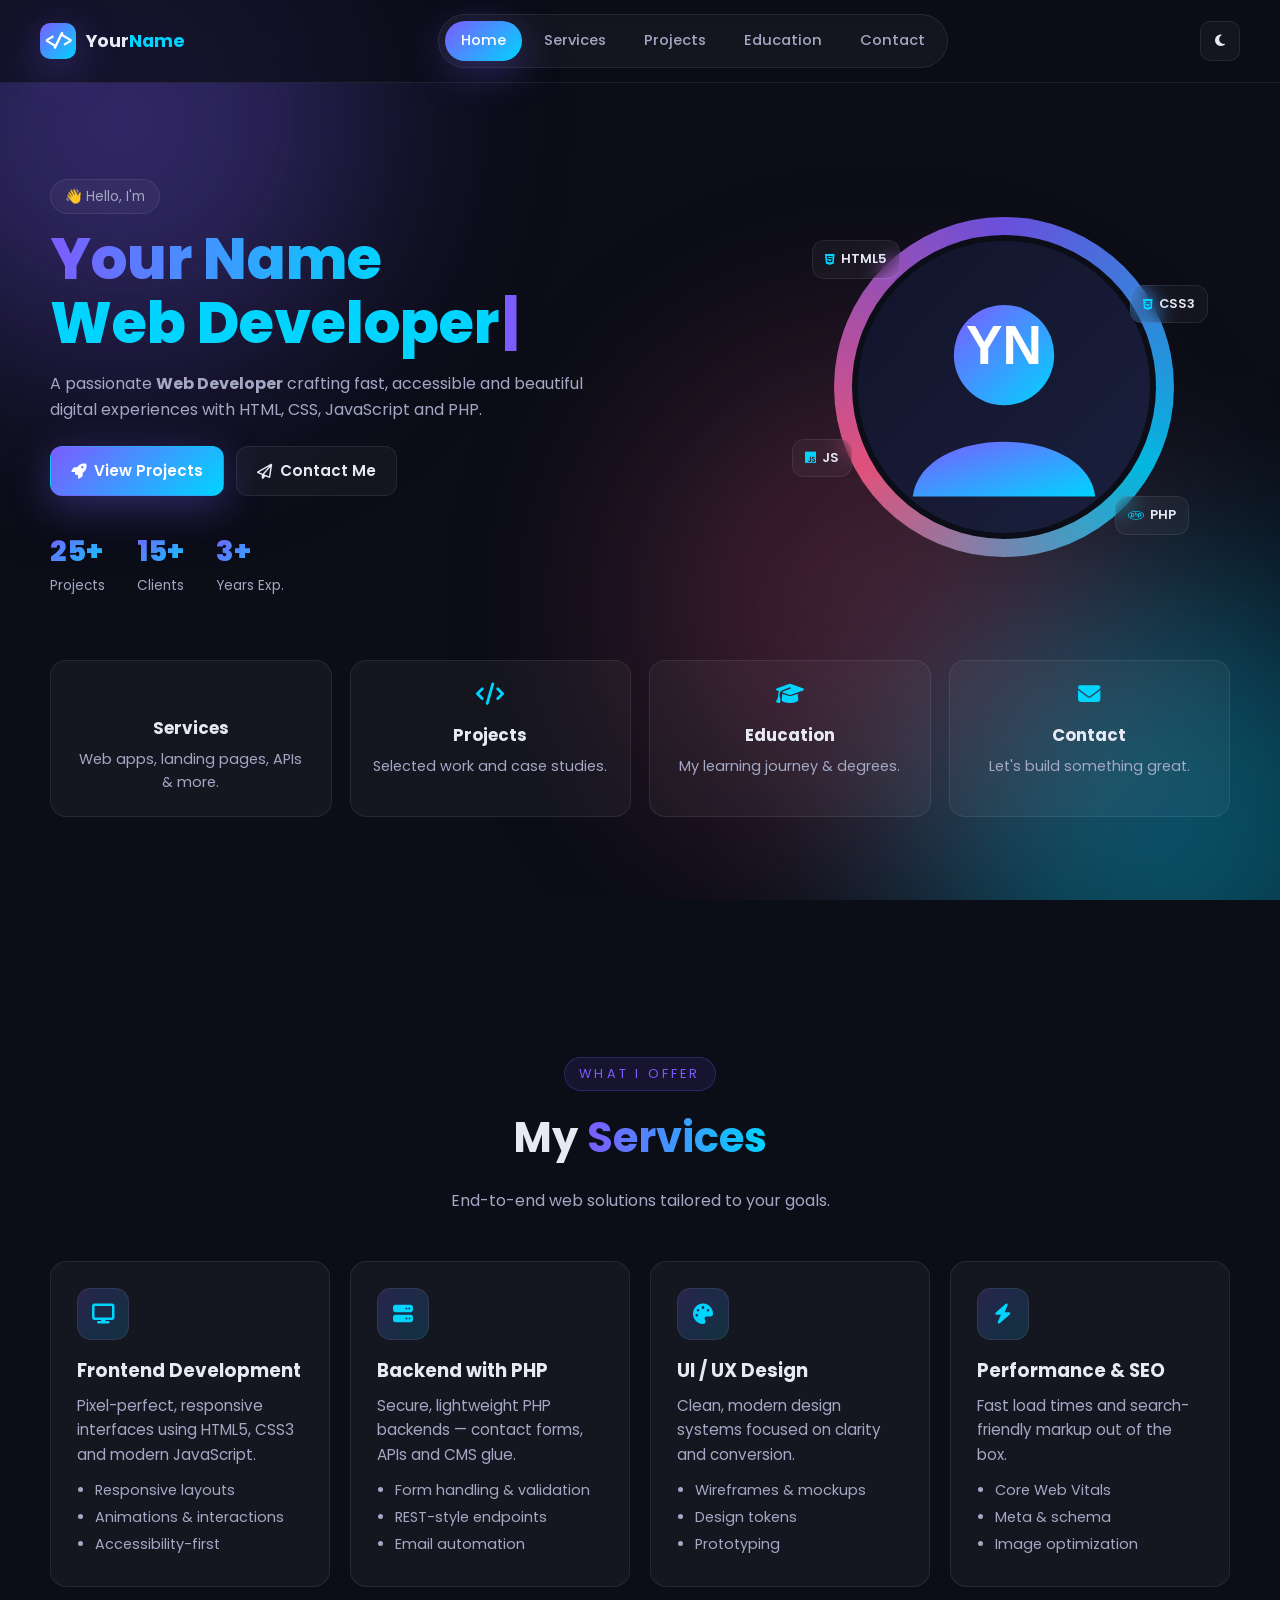
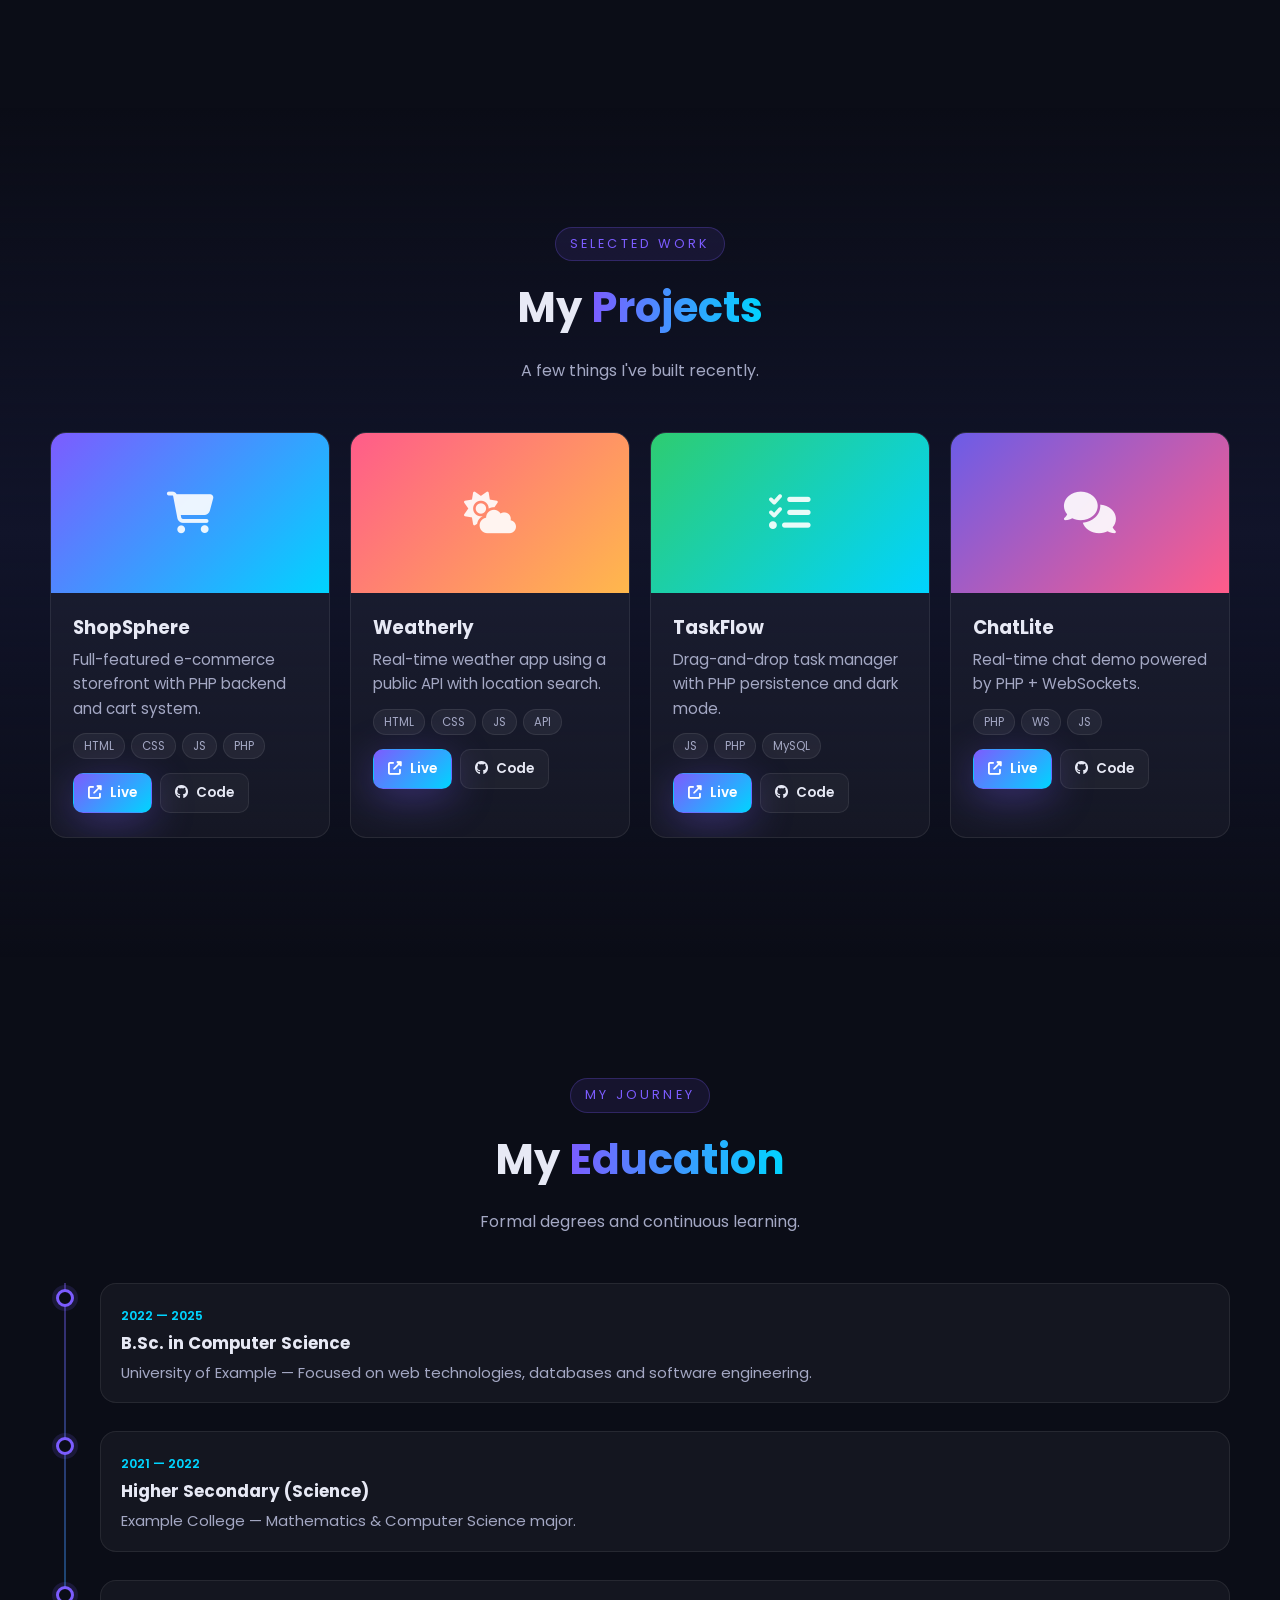
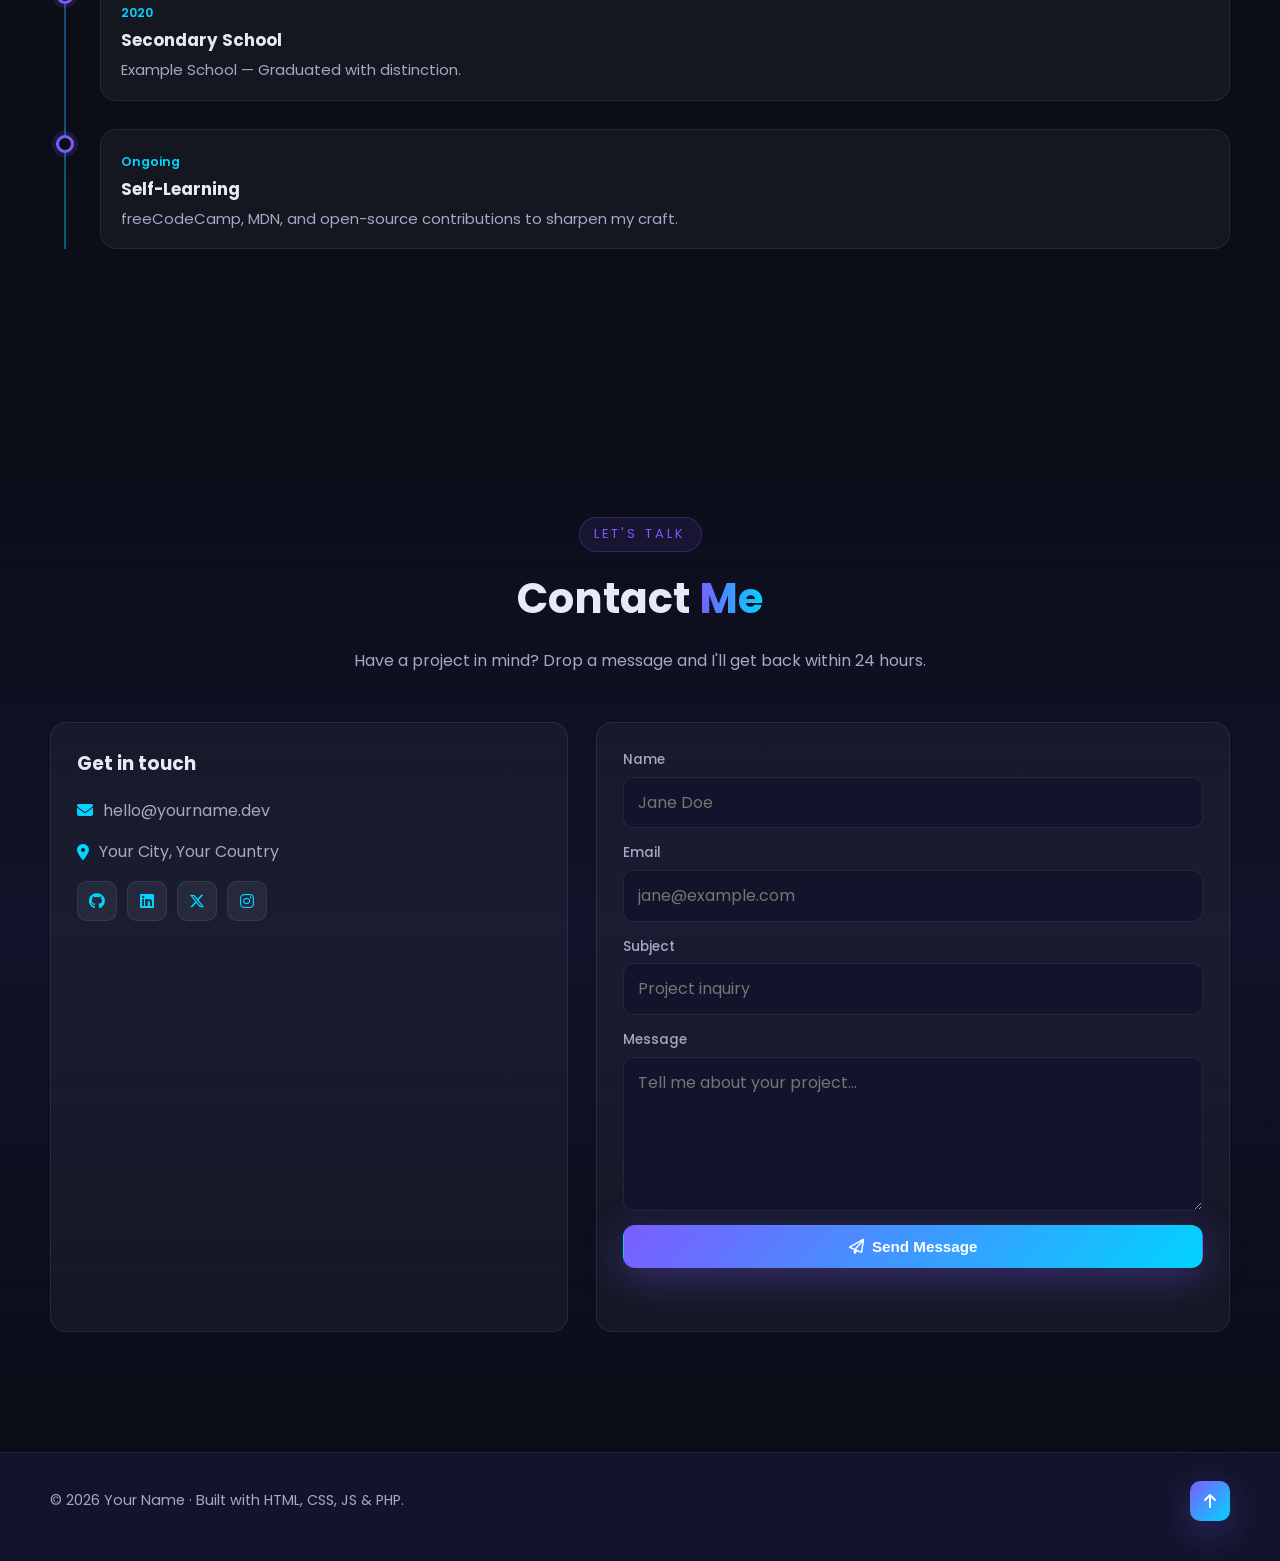
==== index.html @ 1bec3234 "portfolio" ====
<!DOCTYPE html>
<html lang="en">
<head>
  <meta charset="UTF-8" />
  <meta name="viewport" content="width=device-width, initial-scale=1.0" />
  <meta name="description" content="Personal portfolio of Your Name — Web Developer. Services, projects, education and contact." />
  <meta name="author" content="Your Name" />
  <title>Your Name · Portfolio</title>

  <link rel="preconnect" href="https://fonts.googleapis.com" />
  <link rel="preconnect" href="https://fonts.gstatic.com" crossorigin />
  <link href="https://fonts.googleapis.com/css2?family=Poppins:wght@300;400;500;600;700;800&family=Fira+Code:wght@400;500&display=swap" rel="stylesheet" />

  <link rel="stylesheet" href="https://cdnjs.cloudflare.com/ajax/libs/font-awesome/6.5.1/css/all.min.css" />
  <link rel="stylesheet" href="assets/css/style.css" />
  <link rel="icon" type="image/svg+xml" href="assets/img/favicon.svg" />
</head>
<body>
  <!-- Scroll progress bar -->
  <div class="scroll-progress" id="scrollProgress"></div>

  <!-- Animated background -->
  <div class="bg-orbs" aria-hidden="true">
    <span></span><span></span><span></span>
  </div>

  <!-- Navbar -->
  <header class="navbar" id="navbar">
    <a href="#home" class="brand">
      <span class="brand-mark">&lt;/&gt;</span>
      <span class="brand-text">Your<span>Name</span></span>
    </a>

    <nav class="nav-links" id="navLinks">
      <a href="#home" class="nav-link active" data-target="home">Home</a>
      <a href="#services" class="nav-link" data-target="services">Services</a>
      <a href="#projects" class="nav-link" data-target="projects">Projects</a>
      <a href="#education" class="nav-link" data-target="education">Education</a>
      <a href="#contact" class="nav-link" data-target="contact">Contact</a>
    </nav>

    <div class="nav-actions">
      <button class="theme-toggle" id="themeToggle" aria-label="Toggle theme">
        <i class="fa-solid fa-moon"></i>
      </button>
      <button class="menu-toggle" id="menuToggle" aria-label="Toggle menu">
        <span></span><span></span><span></span>
      </button>
    </div>
  </header>

  <main>
    <!-- HOME -->
    <section id="home" class="section hero">
      <div class="container hero-grid">
        <div class="hero-text reveal">
          <span class="pill">👋 Hello, I'm</span>
          <h1 class="hero-title">
            <span class="gradient-text">Your Name</span><br />
            <span class="typed" id="typed"></span><span class="caret">|</span>
          </h1>
          <p class="hero-sub">
            A passionate <strong>Web Developer</strong> crafting fast, accessible and
            beautiful digital experiences with HTML, CSS, JavaScript and PHP.
          </p>
          <div class="hero-cta">
            <a href="#projects" class="btn btn-primary">
              <i class="fa-solid fa-rocket"></i> View Projects
            </a>
            <a href="#contact" class="btn btn-ghost">
              <i class="fa-regular fa-paper-plane"></i> Contact Me
            </a>
          </div>
          <div class="hero-stats">
            <div><strong data-count="25">0</strong><span>Projects</span></div>
            <div><strong data-count="15">0</strong><span>Clients</span></div>
            <div><strong data-count="3">0</strong><span>Years Exp.</span></div>
          </div>
        </div>

        <div class="hero-art reveal">
          <div class="avatar-wrap">
            <div class="avatar-ring"></div>
            <img src="assets/img/avatar.svg" alt="Your Name avatar" class="avatar" />
            <span class="float-tag t1"><i class="fa-brands fa-html5"></i> HTML5</span>
            <span class="float-tag t2"><i class="fa-brands fa-css3-alt"></i> CSS3</span>
            <span class="float-tag t3"><i class="fa-brands fa-js"></i> JS</span>
            <span class="float-tag t4"><i class="fa-brands fa-php"></i> PHP</span>
          </div>
        </div>
      </div>

      <!-- Quick overview cards so "all sections available in home" feels true -->
      <div class="container">
        <div class="quick-grid">
          <a href="#services" class="quick-card reveal">
            <i class="fa-solid fa-gripes"></i>
            <h3>Services</h3>
            <p>Web apps, landing pages, APIs & more.</p>
          </a>
          <a href="#projects" class="quick-card reveal">
            <i class="fa-solid fa-code"></i>
            <h3>Projects</h3>
            <p>Selected work and case studies.</p>
          </a>
          <a href="#education" class="quick-card reveal">
            <i class="fa-solid fa-graduation-cap"></i>
            <h3>Education</h3>
            <p>My learning journey & degrees.</p>
          </a>
          <a href="#contact" class="quick-card reveal">
            <i class="fa-solid fa-envelope"></i>
            <h3>Contact</h3>
            <p>Let's build something great.</p>
          </a>
        </div>
      </div>
    </section>

    <!-- SERVICES -->
    <section id="services" class="section">
      <div class="container">
        <header class="section-head reveal">
          <span class="kicker">What I offer</span>
          <h2>My <span class="gradient-text">Services</span></h2>
          <p>End-to-end web solutions tailored to your goals.</p>
        </header>

        <div class="cards-grid">
          <article class="card reveal">
            <div class="card-icon"><i class="fa-solid fa-display"></i></div>
            <h3>Frontend Development</h3>
            <p>Pixel-perfect, responsive interfaces using HTML5, CSS3 and modern JavaScript.</p>
            <ul>
              <li>Responsive layouts</li>
              <li>Animations & interactions</li>
              <li>Accessibility-first</li>
            </ul>
          </article>
          <article class="card reveal">
            <div class="card-icon"><i class="fa-solid fa-server"></i></div>
            <h3>Backend with PHP</h3>
            <p>Secure, lightweight PHP backends — contact forms, APIs and CMS glue.</p>
            <ul>
              <li>Form handling & validation</li>
              <li>REST-style endpoints</li>
              <li>Email automation</li>
            </ul>
          </article>
          <article class="card reveal">
            <div class="card-icon"><i class="fa-solid fa-palette"></i></div>
            <h3>UI / UX Design</h3>
            <p>Clean, modern design systems focused on clarity and conversion.</p>
            <ul>
              <li>Wireframes & mockups</li>
              <li>Design tokens</li>
              <li>Prototyping</li>
            </ul>
          </article>
          <article class="card reveal">
            <div class="card-icon"><i class="fa-solid fa-bolt"></i></div>
            <h3>Performance & SEO</h3>
            <p>Fast load times and search-friendly markup out of the box.</p>
            <ul>
              <li>Core Web Vitals</li>
              <li>Meta & schema</li>
              <li>Image optimization</li>
            </ul>
          </article>
        </div>
      </div>
    </section>

    <!-- PROJECTS -->
    <section id="projects" class="section alt">
      <div class="container">
        <header class="section-head reveal">
          <span class="kicker">Selected work</span>
          <h2>My <span class="gradient-text">Projects</span></h2>
          <p>A few things I've built recently.</p>
        </header>

        <div class="cards-grid projects-grid">
          <article class="card project reveal">
            <div class="project-thumb gradient-1">
              <i class="fa-solid fa-cart-shopping"></i>
            </div>
            <div class="project-body">
              <h3>ShopSphere</h3>
              <p>Full-featured e-commerce storefront with PHP backend and cart system.</p>
              <div class="tags"><span>HTML</span><span>CSS</span><span>JS</span><span>PHP</span></div>
              <div class="project-links">
                <a href="#" class="btn btn-sm btn-primary"><i class="fa-solid fa-up-right-from-square"></i> Live</a>
                <a href="#" class="btn btn-sm btn-ghost"><i class="fa-brands fa-github"></i> Code</a>
              </div>
            </div>
          </article>

          <article class="card project reveal">
            <div class="project-thumb gradient-2">
              <i class="fa-solid fa-cloud-sun"></i>
            </div>
            <div class="project-body">
              <h3>Weatherly</h3>
              <p>Real-time weather app using a public API with location search.</p>
              <div class="tags"><span>HTML</span><span>CSS</span><span>JS</span><span>API</span></div>
              <div class="project-links">
                <a href="#" class="btn btn-sm btn-primary"><i class="fa-solid fa-up-right-from-square"></i> Live</a>
                <a href="#" class="btn btn-sm btn-ghost"><i class="fa-brands fa-github"></i> Code</a>
              </div>
            </div>
          </article>

          <article class="card project reveal">
            <div class="project-thumb gradient-3">
              <i class="fa-solid fa-list-check"></i>
            </div>
            <div class="project-body">
              <h3>TaskFlow</h3>
              <p>Drag-and-drop task manager with PHP persistence and dark mode.</p>
              <div class="tags"><span>JS</span><span>PHP</span><span>MySQL</span></div>
              <div class="project-links">
                <a href="#" class="btn btn-sm btn-primary"><i class="fa-solid fa-up-right-from-square"></i> Live</a>
                <a href="#" class="btn btn-sm btn-ghost"><i class="fa-brands fa-github"></i> Code</a>
              </div>
            </div>
          </article>

          <article class="card project reveal">
            <div class="project-thumb gradient-4">
              <i class="fa-solid fa-comments"></i>
            </div>
            <div class="project-body">
              <h3>ChatLite</h3>
              <p>Real-time chat demo powered by PHP + WebSockets.</p>
              <div class="tags"><span>PHP</span><span>WS</span><span>JS</span></div>
              <div class="project-links">
                <a href="#" class="btn btn-sm btn-primary"><i class="fa-solid fa-up-right-from-square"></i> Live</a>
                <a href="#" class="btn btn-sm btn-ghost"><i class="fa-brands fa-github"></i> Code</a>
              </div>
            </div>
          </article>
        </div>
      </div>
    </section>

    <!-- EDUCATION -->
    <section id="education" class="section">
      <div class="container">
        <header class="section-head reveal">
          <span class="kicker">My journey</span>
          <h2>My <span class="gradient-text">Education</span></h2>
          <p>Formal degrees and continuous learning.</p>
        </header>

        <ol class="timeline">
          <li class="reveal">
            <span class="dot"></span>
            <div class="t-content">
              <span class="t-date">2022 — 2025</span>
              <h3>B.Sc. in Computer Science</h3>
              <p>University of Example — Focused on web technologies, databases and software engineering.</p>
            </div>
          </li>
          <li class="reveal">
            <span class="dot"></span>
            <div class="t-content">
              <span class="t-date">2021 — 2022</span>
              <h3>Higher Secondary (Science)</h3>
              <p>Example College — Mathematics & Computer Science major.</p>
            </div>
          </li>
          <li class="reveal">
            <span class="dot"></span>
            <div class="t-content">
              <span class="t-date">2020</span>
              <h3>Secondary School</h3>
              <p>Example School — Graduated with distinction.</p>
            </div>
          </li>
          <li class="reveal">
            <span class="dot"></span>
            <div class="t-content">
              <span class="t-date">Ongoing</span>
              <h3>Self-Learning</h3>
              <p>freeCodeCamp, MDN, and open-source contributions to sharpen my craft.</p>
            </div>
          </li>
        </ol>
      </div>
    </section>

    <!-- CONTACT -->
    <section id="contact" class="section alt">
      <div class="container">
        <header class="section-head reveal">
          <span class="kicker">Let's talk</span>
          <h2>Contact <span class="gradient-text">Me</span></h2>
          <p>Have a project in mind? Drop a message and I'll get back within 24 hours.</p>
        </header>

        <div class="contact-grid">
          <div class="contact-info reveal">
            <h3>Get in touch</h3>
            <p><i class="fa-solid fa-envelope"></i> hello@yourname.dev</p>
            <p><i class="fa-solid fa-location-dot"></i> Your City, Your Country</p>
            <div class="socials">
              <a href="#" aria-label="GitHub"><i class="fa-brands fa-github"></i></a>
              <a href="#" aria-label="LinkedIn"><i class="fa-brands fa-linkedin"></i></a>
              <a href="#" aria-label="Twitter"><i class="fa-brands fa-x-twitter"></i></a>
              <a href="#" aria-label="Instagram"><i class="fa-brands fa-instagram"></i></a>
            </div>
          </div>

          <!-- PHP form posts to php/contact.php. On GitHub Pages the PHP won't run,
               so we include a JS fallback that intercepts submit and shows a notice. -->
          <form class="contact-form reveal" id="contactForm" action="php/contact.php" method="POST" novalidate>
            <div class="field">
              <label for="name">Name</label>
              <input type="text" id="name" name="name" placeholder="Jane Doe" required minlength="2" />
            </div>
            <div class="field">
              <label for="email">Email</label>
              <input type="email" id="email" name="email" placeholder="jane@example.com" required />
            </div>
            <div class="field">
              <label for="subject">Subject</label>
              <input type="text" id="subject" name="subject" placeholder="Project inquiry" required minlength="3" />
            </div>
            <div class="field">
              <label for="message">Message</label>
              <textarea id="message" name="message" rows="5" placeholder="Tell me about your project..." required minlength="10"></textarea>
            </div>
            <button type="submit" class="btn btn-primary btn-block">
              <i class="fa-regular fa-paper-plane"></i> Send Message
            </button>
            <p class="form-status" id="formStatus" role="status" aria-live="polite"></p>
          </form>
        </div>
      </div>
    </section>
  </main>

  <footer class="footer">
    <div class="container">
      <p>© <span id="year"></span> Your Name · Built with HTML, CSS, JS &amp; PHP.</p>
      <a href="#home" class="to-top" aria-label="Back to top"><i class="fa-solid fa-arrow-up"></i></a>
    </div>
  </footer>

  <script src="assets/js/script.js"></script>
</body>
</html>
---- assets/css/style.css ----
/* =========================================================
   Portfolio · stylesheet
   Sections: 1) Tokens · 2) Base · 3) Background · 4) Navbar
             5) Hero · 6) Quick grid · 7) Sections · 8) Cards
             9) Projects · 10) Timeline · 11) Contact · 12) Footer
             13) Reveal · 14) Responsive
   ========================================================= */

/* 1) Tokens ---------------------------------------------------- */
:root {
  --bg: #0b0d17;
  --bg-2: #11142a;
  --surface: rgba(255, 255, 255, 0.04);
  --surface-2: rgba(255, 255, 255, 0.06);
  --border: rgba(255, 255, 255, 0.08);
  --text: #e7e9f5;
  --text-dim: #a4a8c4;
  --primary: #7c5cff;
  --primary-2: #00d4ff;
  --accent: #ff5c8a;
  --success: #2ecc71;
  --danger: #ff5470;
  --radius: 16px;
  --radius-sm: 10px;
  --shadow: 0 20px 60px rgba(0, 0, 0, 0.35);
  --shadow-glow: 0 10px 40px rgba(124, 92, 255, 0.35);
  --container: 1180px;
  --ease: cubic-bezier(0.22, 1, 0.36, 1);
}

html[data-theme="light"] {
  --bg: #f4f6fb;
  --bg-2: #ffffff;
  --surface: #ffffff;
  --surface-2: #f0f2fa;
  --border: rgba(10, 14, 35, 0.08);
  --text: #14172b;
  --text-dim: #4b5079;
  --shadow: 0 18px 50px rgba(10, 14, 35, 0.08);
}

/* 2) Base ------------------------------------------------------ */
* { box-sizing: border-box; }

html { scroll-behavior: smooth; }

body {
  margin: 0;
  font-family: 'Poppins', system-ui, -apple-system, Segoe UI, Roboto, sans-serif;
  background: var(--bg);
  color: var(--text);
  line-height: 1.6;
  overflow-x: hidden;
  -webkit-font-smoothing: antialiased;
}

a { color: inherit; text-decoration: none; }
img { max-width: 100%; display: block; }

.container {
  width: min(100% - 2rem, var(--container));
  margin-inline: auto;
}

.section {
  padding: clamp(64px, 10vw, 120px) 0;
  position: relative;
}

.section.alt {
  background: linear-gradient(180deg, transparent, var(--bg-2) 50%, transparent);
}

.section-head {
  text-align: center;
  margin-bottom: 48px;
}

.kicker {
  display: inline-block;
  font-size: 0.8rem;
  letter-spacing: 0.25em;
  text-transform: uppercase;
  color: var(--primary);
  background: rgba(124, 92, 255, 0.1);
  border: 1px solid rgba(124, 92, 255, 0.25);
  padding: 6px 14px;
  border-radius: 999px;
}

.section-head h2 {
  font-size: clamp(2rem, 4vw, 2.6rem);
  margin: 14px 0 8px;
  font-weight: 700;
}

.section-head p { color: var(--text-dim); }

.gradient-text {
  background: linear-gradient(90deg, var(--primary), var(--primary-2));
  -webkit-background-clip: text;
  background-clip: text;
  color: transparent;
}

/* 3) Background orbs ------------------------------------------ */
.bg-orbs {
  position: fixed;
  inset: 0;
  z-index: -1;
  pointer-events: none;
  overflow: hidden;
}

.bg-orbs span {
  position: absolute;
  width: 480px; height: 480px;
  border-radius: 50%;
  filter: blur(110px);
  opacity: 0.35;
  animation: float 18s ease-in-out infinite;
}

.bg-orbs span:nth-child(1) { background: #7c5cff; top: -120px; left: -120px; }
.bg-orbs span:nth-child(2) { background: #00d4ff; bottom: -160px; right: -120px; animation-delay: -6s; }
.bg-orbs span:nth-child(3) { background: #ff5c8a; top: 40%; left: 50%; animation-delay: -12s; opacity: 0.22; }

@keyframes float {
  0%, 100% { transform: translate(0, 0) scale(1); }
  50% { transform: translate(40px, -30px) scale(1.08); }
}

/* Scroll progress bar */
.scroll-progress {
  position: fixed;
  top: 0; left: 0;
  height: 3px;
  width: 0%;
  background: linear-gradient(90deg, var(--primary), var(--primary-2));
  z-index: 100;
  transition: width 0.1s linear;
}

/* 4) Navbar --------------------------------------------------- */
.navbar {
  position: sticky;
  top: 0;
  z-index: 50;
  display: flex;
  align-items: center;
  justify-content: space-between;
  gap: 1rem;
  padding: 14px clamp(1rem, 4vw, 2.5rem);
  backdrop-filter: blur(14px);
  -webkit-backdrop-filter: blur(14px);
  background: color-mix(in srgb, var(--bg) 70%, transparent);
  border-bottom: 1px solid var(--border);
}

.brand {
  display: flex;
  align-items: center;
  gap: 10px;
  font-weight: 700;
  font-size: 1.1rem;
}

.brand-mark {
  display: inline-grid;
  place-items: center;
  width: 36px; height: 36px;
  border-radius: 10px;
  background: linear-gradient(135deg, var(--primary), var(--primary-2));
  color: #fff;
  font-family: 'Fira Code', monospace;
  box-shadow: var(--shadow-glow);
}

.brand-text span { color: var(--primary-2); }

.nav-links {
  display: flex;
  gap: 6px;
  background: var(--surface);
  padding: 6px;
  border-radius: 999px;
  border: 1px solid var(--border);
}

.nav-link {
  position: relative;
  padding: 8px 16px;
  border-radius: 999px;
  font-size: 0.92rem;
  font-weight: 500;
  color: var(--text-dim);
  transition: color 0.25s var(--ease), background 0.25s var(--ease);
}

.nav-link:hover { color: var(--text); }

.nav-link.active {
  color: #fff;
  background: linear-gradient(135deg, var(--primary), var(--primary-2));
  box-shadow: var(--shadow-glow);
}

.nav-actions { display: flex; gap: 8px; }

.theme-toggle,
.menu-toggle {
  width: 40px; height: 40px;
  display: grid; place-items: center;
  border-radius: 10px;
  border: 1px solid var(--border);
  background: var(--surface);
  color: var(--text);
  cursor: pointer;
  transition: transform 0.2s var(--ease), background 0.2s var(--ease);
}

.theme-toggle:hover,
.menu-toggle:hover { transform: translateY(-2px); background: var(--surface-2); }

.menu-toggle { display: none; flex-direction: column; gap: 4px; }
.menu-toggle span {
  display: block;
  width: 18px; height: 2px;
  background: var(--text);
  border-radius: 2px;
  transition: transform 0.3s var(--ease), opacity 0.3s var(--ease);
}

.menu-toggle.open span:nth-child(1) { transform: translateY(6px) rotate(45deg); }
.menu-toggle.open span:nth-child(2) { opacity: 0; }
.menu-toggle.open span:nth-child(3) { transform: translateY(-6px) rotate(-45deg); }

/* 5) Hero ----------------------------------------------------- */
.hero { padding-top: clamp(48px, 8vw, 96px); }

.hero-grid {
  display: grid;
  grid-template-columns: 1.2fr 0.8fr;
  align-items: center;
  gap: 48px;
}

.pill {
  display: inline-block;
  padding: 6px 14px;
  border-radius: 999px;
  background: var(--surface);
  border: 1px solid var(--border);
  font-size: 0.85rem;
  color: var(--text-dim);
}

.hero-title {
  font-size: clamp(2.2rem, 5vw, 3.6rem);
  line-height: 1.1;
  margin: 14px 0 16px;
  font-weight: 800;
}

.typed { color: var(--primary-2); }
.caret {
  display: inline-block;
  margin-left: 4px;
  animation: blink 1s steps(2, start) infinite;
  color: var(--primary);
}
@keyframes blink { 50% { opacity: 0; } }

.hero-sub {
  color: var(--text-dim);
  max-width: 56ch;
  margin-bottom: 24px;
}

.hero-cta { display: flex; gap: 12px; flex-wrap: wrap; margin-bottom: 32px; }

.btn {
  display: inline-flex;
  align-items: center;
  gap: 8px;
  padding: 12px 20px;
  border-radius: 12px;
  font-weight: 600;
  font-size: 0.95rem;
  cursor: pointer;
  border: 1px solid transparent;
  transition: transform 0.25s var(--ease), box-shadow 0.25s var(--ease), background 0.25s var(--ease);
}

.btn:hover { transform: translateY(-2px); }

.btn-primary {
  color: #fff;
  background: linear-gradient(135deg, var(--primary), var(--primary-2));
  box-shadow: var(--shadow-glow);
}

.btn-ghost {
  background: var(--surface);
  color: var(--text);
  border-color: var(--border);
}

.btn-ghost:hover { background: var(--surface-2); }

.btn-sm { padding: 8px 14px; font-size: 0.85rem; border-radius: 10px; }
.btn-block { width: 100%; justify-content: center; }

.hero-stats {
  display: flex;
  gap: 32px;
  flex-wrap: wrap;
}

.hero-stats div {
  display: flex; flex-direction: column;
}

.hero-stats strong {
  font-size: 1.8rem;
  font-weight: 800;
  background: linear-gradient(135deg, var(--primary), var(--primary-2));
  -webkit-background-clip: text;
  background-clip: text;
  color: transparent;
}

.hero-stats span { color: var(--text-dim); font-size: 0.85rem; }

/* Hero artwork */
.hero-art { display: grid; place-items: center; }

.avatar-wrap {
  position: relative;
  width: min(320px, 80vw);
  aspect-ratio: 1;
}

.avatar-ring {
  position: absolute; inset: -10px;
  border-radius: 50%;
  background: conic-gradient(from 0deg, var(--primary), var(--primary-2), var(--accent), var(--primary));
  filter: blur(0.5px);
  animation: spin 12s linear infinite;
  opacity: 0.85;
}

@keyframes spin { to { transform: rotate(360deg); } }

.avatar {
  position: absolute; inset: 8px;
  border-radius: 50%;
  background: var(--bg-2);
  border: 6px solid var(--bg);
  width: calc(100% - 16px);
  height: calc(100% - 16px);
  object-fit: cover;
}

.float-tag {
  position: absolute;
  display: inline-flex;
  align-items: center;
  gap: 6px;
  padding: 8px 12px;
  border-radius: 12px;
  background: var(--surface);
  border: 1px solid var(--border);
  font-size: 0.8rem;
  font-weight: 600;
  backdrop-filter: blur(10px);
  animation: bob 4s ease-in-out infinite;
}

.float-tag i { color: var(--primary-2); }

.float-tag.t1 { top: 4%;  left: -10%; }
.float-tag.t2 { top: 18%; right: -14%; animation-delay: -1s; }
.float-tag.t3 { bottom: 22%; left: -16%; animation-delay: -2s; }
.float-tag.t4 { bottom: 4%; right: -8%; animation-delay: -3s; }

@keyframes bob {
  0%, 100% { transform: translateY(0); }
  50% { transform: translateY(-8px); }
}

/* 6) Quick grid (overview cards in home) ---------------------- */
.quick-grid {
  margin-top: 64px;
  display: grid;
  grid-template-columns: repeat(4, 1fr);
  gap: 18px;
}

.quick-card {
  padding: 22px;
  border-radius: var(--radius);
  background: var(--surface);
  border: 1px solid var(--border);
  text-align: center;
  transition: transform 0.3s var(--ease), border-color 0.3s var(--ease);
}

.quick-card:hover {
  transform: translateY(-6px);
  border-color: rgba(124, 92, 255, 0.4);
}

.quick-card i {
  font-size: 1.4rem;
  color: var(--primary-2);
  margin-bottom: 10px;
}

.quick-card h3 { margin: 6px 0; font-size: 1.05rem; }
.quick-card p { color: var(--text-dim); margin: 0; font-size: 0.9rem; }

/* 7) Generic cards ------------------------------------------- */
.cards-grid {
  display: grid;
  grid-template-columns: repeat(auto-fit, minmax(260px, 1fr));
  gap: 20px;
}

.card {
  padding: 26px;
  border-radius: var(--radius);
  background: var(--surface);
  border: 1px solid var(--border);
  transition: transform 0.35s var(--ease), border-color 0.35s var(--ease), background 0.35s var(--ease);
  position: relative;
  overflow: hidden;
}

.card::before {
  content: '';
  position: absolute;
  inset: 0;
  background: radial-gradient(400px circle at var(--mx, 50%) var(--my, 50%), rgba(124, 92, 255, 0.15), transparent 40%);
  opacity: 0;
  transition: opacity 0.4s var(--ease);
  pointer-events: none;
}

.card:hover {
  transform: translateY(-6px);
  border-color: rgba(124, 92, 255, 0.35);
}

.card:hover::before { opacity: 1; }

.card-icon {
  width: 52px; height: 52px;
  display: grid; place-items: center;
  border-radius: 14px;
  background: linear-gradient(135deg, rgba(124, 92, 255, 0.2), rgba(0, 212, 255, 0.15));
  border: 1px solid var(--border);
  color: var(--primary-2);
  font-size: 1.25rem;
  margin-bottom: 16px;
}

.card h3 { margin: 0 0 8px; font-size: 1.15rem; }
.card p { color: var(--text-dim); margin: 0 0 12px; font-size: 0.95rem; }
.card ul { padding-left: 1.1rem; margin: 0; color: var(--text-dim); font-size: 0.9rem; }
.card ul li { margin: 4px 0; }

/* 9) Project cards ------------------------------------------- */
.projects-grid { grid-template-columns: repeat(auto-fit, minmax(280px, 1fr)); }

.project { padding: 0; }

.project-thumb {
  height: 160px;
  display: grid; place-items: center;
  font-size: 2.6rem;
  color: rgba(255, 255, 255, 0.9);
  position: relative;
}

.gradient-1 { background: linear-gradient(135deg, #7c5cff, #00d4ff); }
.gradient-2 { background: linear-gradient(135deg, #ff5c8a, #ffb84c); }
.gradient-3 { background: linear-gradient(135deg, #2ecc71, #00d4ff); }
.gradient-4 { background: linear-gradient(135deg, #6c5ce7, #ff5c8a); }

.project-body { padding: 20px 22px 24px; }

.project-body h3 { margin: 0 0 6px; }
.project-body p { margin: 0 0 12px; }

.tags { display: flex; flex-wrap: wrap; gap: 6px; margin-bottom: 14px; }
.tags span {
  font-size: 0.72rem;
  padding: 3px 10px;
  border-radius: 999px;
  background: var(--surface-2);
  border: 1px solid var(--border);
  color: var(--text-dim);
}

.project-links { display: flex; gap: 8px; }

/* 10) Timeline ----------------------------------------------- */
.timeline {
  list-style: none;
  margin: 0;
  padding: 0;
  position: relative;
}

.timeline::before {
  content: '';
  position: absolute;
  top: 0; bottom: 0;
  left: 14px;
  width: 2px;
  background: linear-gradient(180deg, var(--primary), var(--primary-2));
  opacity: 0.4;
}

.timeline li {
  position: relative;
  padding-left: 50px;
  margin-bottom: 28px;
}

.timeline .dot {
  position: absolute;
  left: 6px;
  top: 6px;
  width: 18px; height: 18px;
  border-radius: 50%;
  background: var(--bg);
  border: 3px solid var(--primary);
  box-shadow: 0 0 0 4px rgba(124, 92, 255, 0.15);
}

.t-content {
  background: var(--surface);
  border: 1px solid var(--border);
  border-radius: var(--radius);
  padding: 18px 20px;
}

.t-date {
  display: inline-block;
  font-size: 0.78rem;
  color: var(--primary-2);
  margin-bottom: 4px;
  font-weight: 600;
}

.t-content h3 { margin: 0 0 4px; font-size: 1.05rem; }
.t-content p { margin: 0; color: var(--text-dim); font-size: 0.93rem; }

/* 11) Contact ------------------------------------------------ */
.contact-grid {
  display: grid;
  grid-template-columns: 0.9fr 1.1fr;
  gap: 28px;
}

.contact-info {
  padding: 26px;
  border-radius: var(--radius);
  background: var(--surface);
  border: 1px solid var(--border);
}

.contact-info h3 { margin-top: 0; }
.contact-info p { display: flex; align-items: center; gap: 10px; color: var(--text-dim); }
.contact-info i { color: var(--primary-2); }

.socials { display: flex; gap: 10px; margin-top: 12px; }
.socials a {
  width: 40px; height: 40px;
  display: grid; place-items: center;
  border-radius: 10px;
  background: var(--surface-2);
  border: 1px solid var(--border);
  transition: transform 0.25s var(--ease), color 0.25s var(--ease);
}
.socials a:hover { transform: translateY(-3px); color: var(--primary-2); }

.contact-form {
  display: grid;
  gap: 14px;
  padding: 26px;
  border-radius: var(--radius);
  background: var(--surface);
  border: 1px solid var(--border);
}

.field { display: grid; gap: 6px; }
.field label { font-size: 0.85rem; color: var(--text-dim); font-weight: 500; }

.field input,
.field textarea {
  font: inherit;
  padding: 12px 14px;
  border-radius: 10px;
  background: var(--bg-2);
  color: var(--text);
  border: 1px solid var(--border);
  outline: none;
  transition: border-color 0.2s var(--ease), box-shadow 0.2s var(--ease);
  resize: vertical;
}

.field input:focus,
.field textarea:focus {
  border-color: var(--primary);
  box-shadow: 0 0 0 4px rgba(124, 92, 255, 0.18);
}

.field input:invalid:not(:placeholder-shown),
.field textarea:invalid:not(:placeholder-shown) {
  border-color: var(--danger);
}

.form-status { margin: 6px 0 0; font-size: 0.9rem; min-height: 1.2em; }
.form-status.ok { color: var(--success); }
.form-status.err { color: var(--danger); }

/* 12) Footer ------------------------------------------------- */
.footer {
  padding: 28px 0 40px;
  border-top: 1px solid var(--border);
  background: var(--bg-2);
}

.footer .container {
  display: flex;
  align-items: center;
  justify-content: space-between;
  gap: 12px;
}

.footer p { margin: 0; color: var(--text-dim); font-size: 0.9rem; }

.to-top {
  width: 40px; height: 40px;
  display: grid; place-items: center;
  border-radius: 10px;
  background: linear-gradient(135deg, var(--primary), var(--primary-2));
  color: #fff;
  box-shadow: var(--shadow-glow);
  transition: transform 0.25s var(--ease);
}
.to-top:hover { transform: translateY(-3px); }

/* 13) Reveal animation --------------------------------------- */
.reveal {
  opacity: 0;
  transform: translateY(20px);
  transition: opacity 0.7s var(--ease), transform 0.7s var(--ease);
}
.reveal.visible { opacity: 1; transform: none; }

/* 14) Responsive --------------------------------------------- */
@media (max-width: 920px) {
  .hero-grid { grid-template-columns: 1fr; text-align: center; }
  .hero-cta, .hero-stats { justify-content: center; }
  .quick-grid { grid-template-columns: repeat(2, 1fr); }
  .contact-grid { grid-template-columns: 1fr; }
  .hero-art { order: -1; }
  .avatar-wrap { width: 220px; }
}

@media (max-width: 720px) {
  .menu-toggle { display: flex; }
  .nav-links {
    position: absolute;
    top: 100%;
    left: 1rem;
    right: 1rem;
    flex-direction: column;
    gap: 4px;
    background: var(--bg-2);
    border: 1px solid var(--border);
    border-radius: var(--radius);
    padding: 12px;
    transform: translateY(-12px);
    opacity: 0;
    pointer-events: none;
    transition: opacity 0.25s var(--ease), transform 0.25s var(--ease);
  }
  .nav-links.open {
    opacity: 1;
    transform: none;
    pointer-events: auto;
  }
  .nav-link { padding: 12px 14px; border-radius: 10px; }
  .quick-grid { grid-template-columns: 1fr; }
  .hero-stats { gap: 18px; }
  .timeline::before { left: 10px; }
  .timeline li { padding-left: 36px; }
  .timeline .dot { left: 2px; }
}

@media (max-width: 420px) {
  .brand-text { display: none; }
  .hero-title { font-size: 2rem; }
}

@media (prefers-reduced-motion: reduce) {
  * { animation: none !important; transition: none !important; }
  html { scroll-behavior: auto; }
}
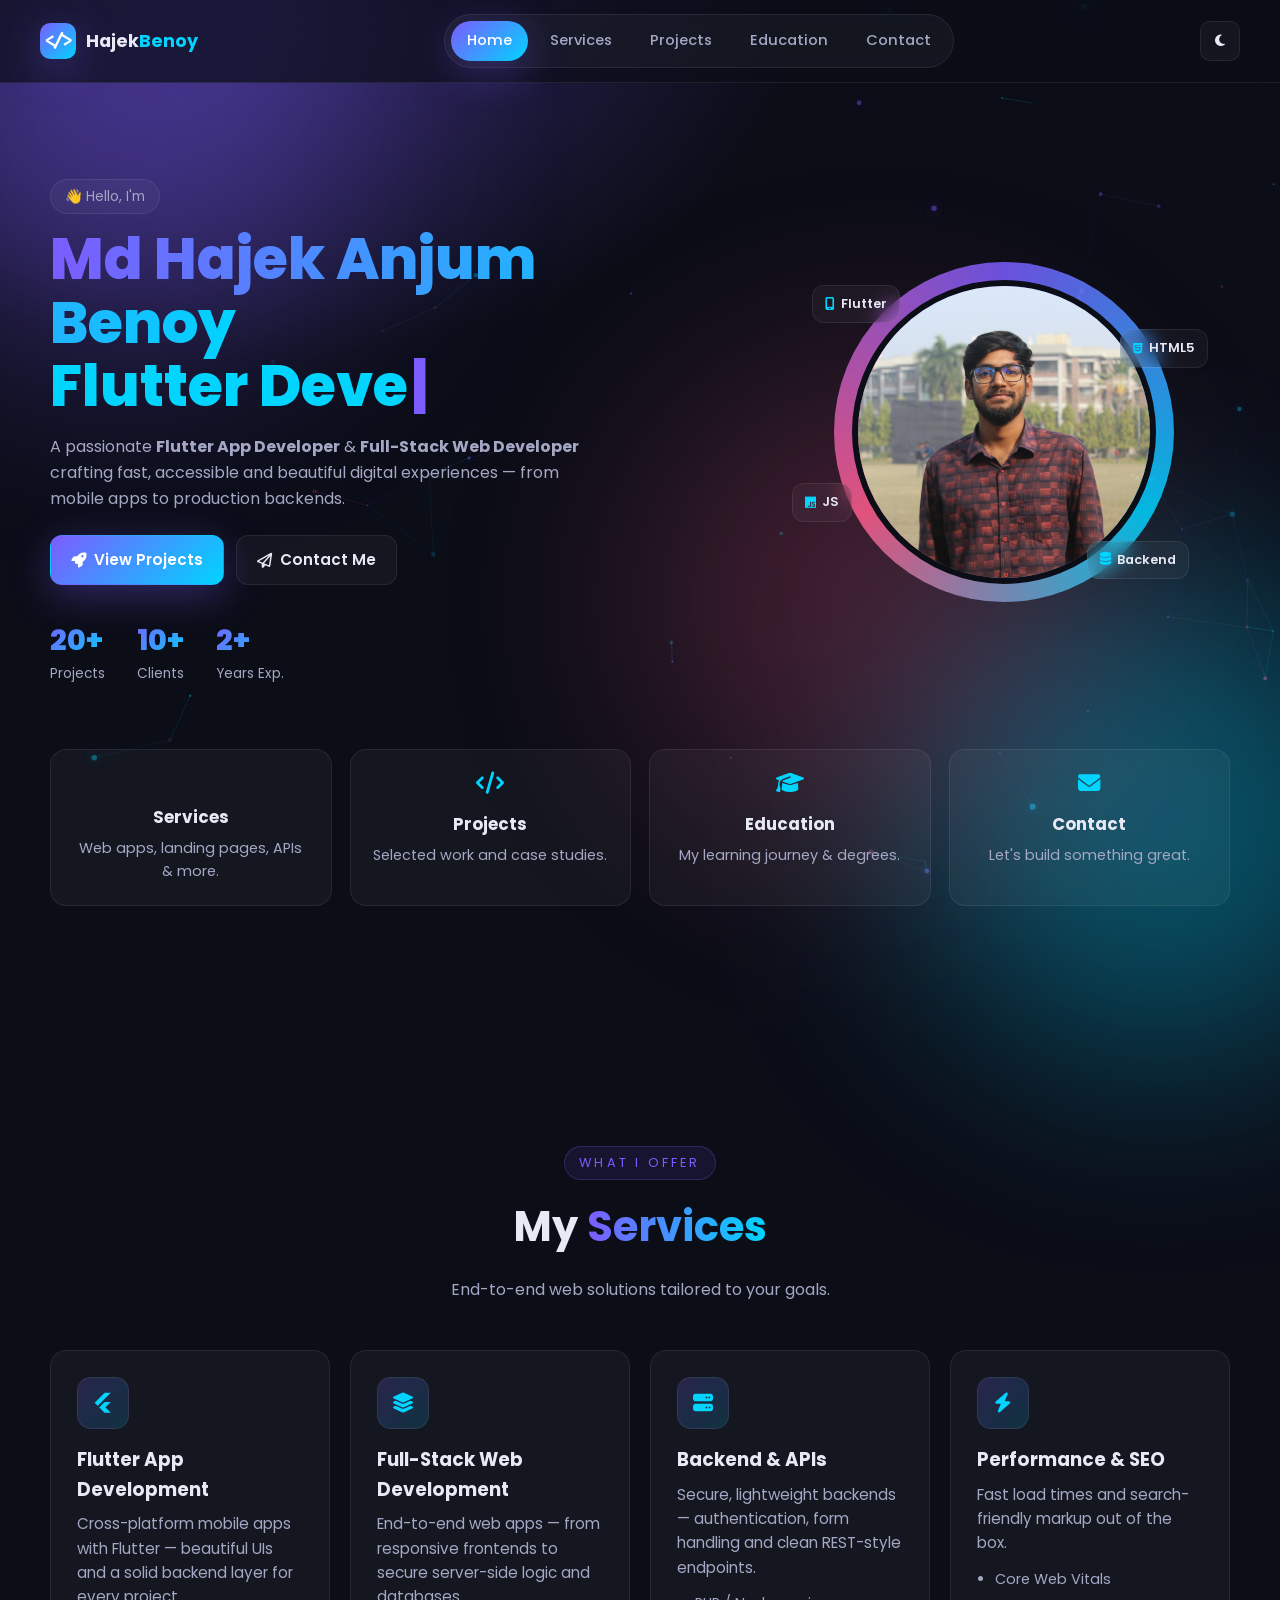
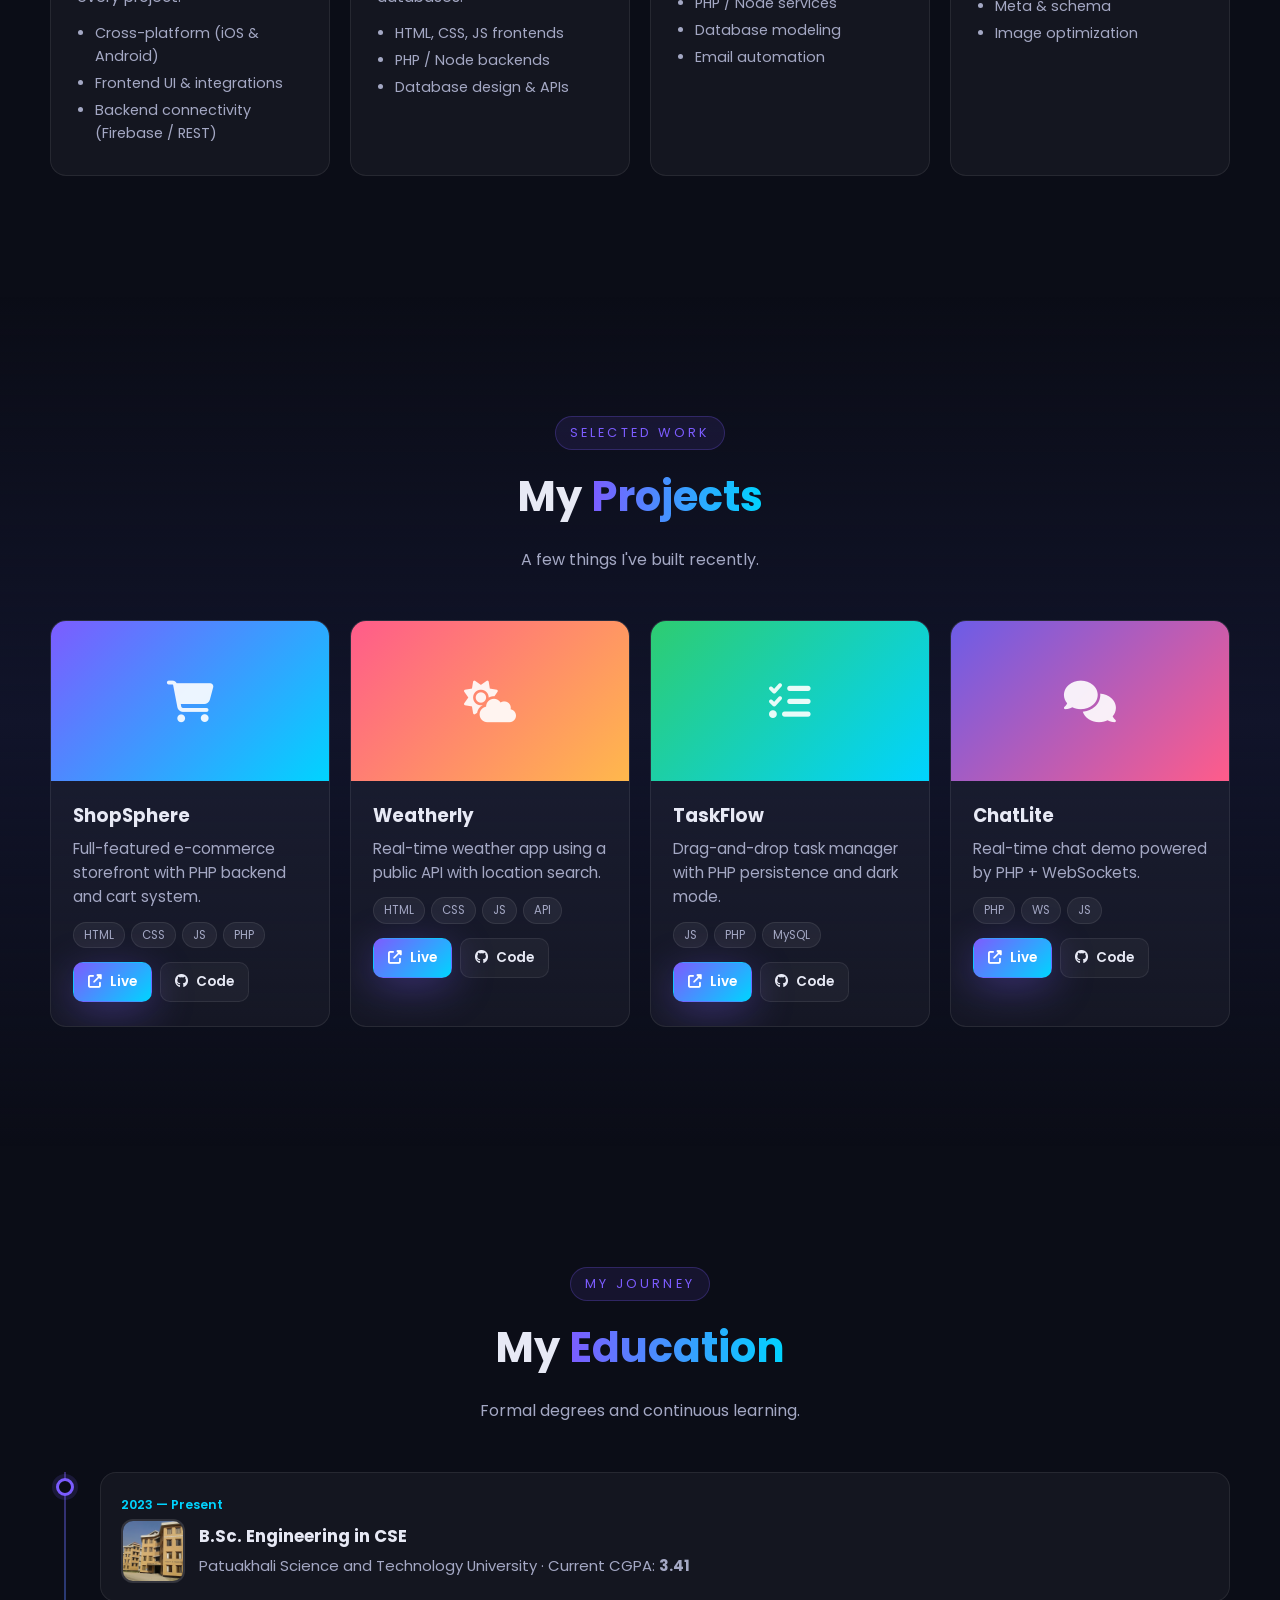
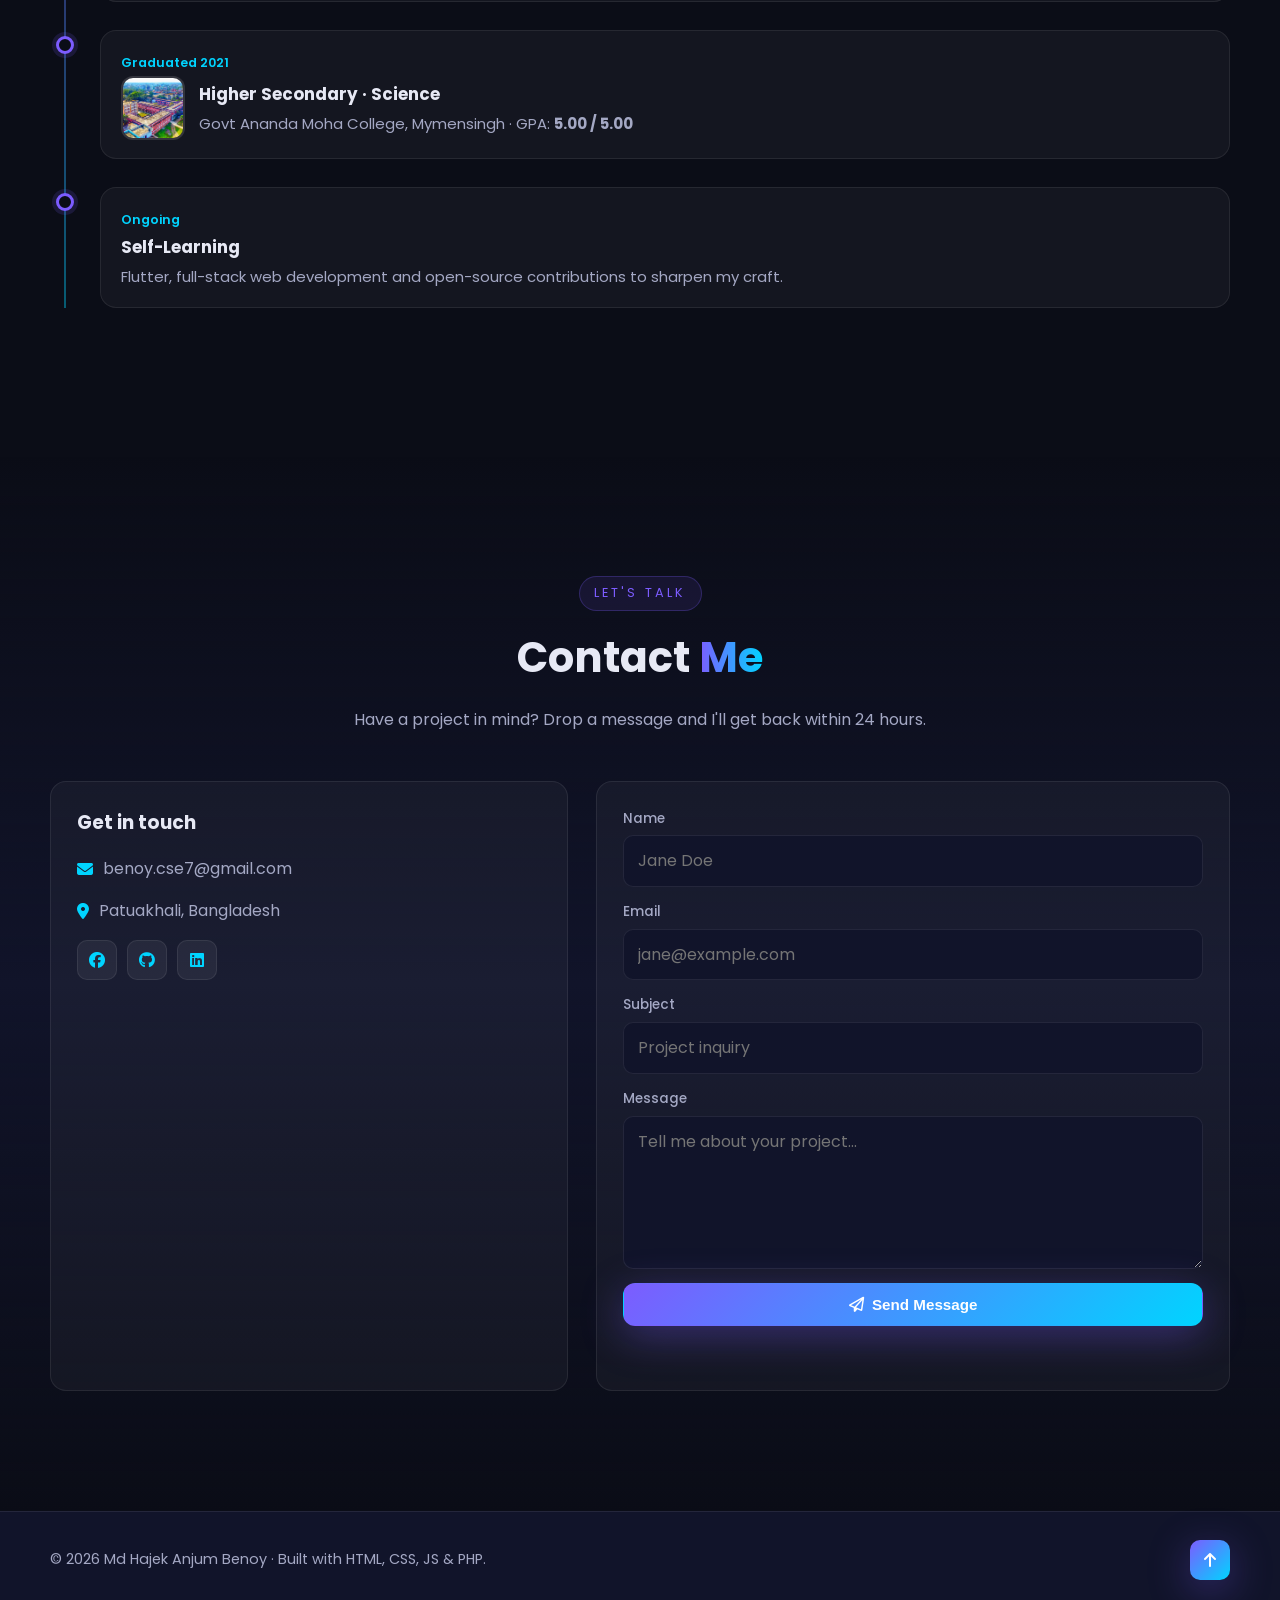
==== commit 4e158805: "protfolio 2" ====
--- a/index.html
+++ b/index.html
@@ -3,9 +3,9 @@
 <head>
   <meta charset="UTF-8" />
   <meta name="viewport" content="width=device-width, initial-scale=1.0" />
-  <meta name="description" content="Personal portfolio of Your Name — Web Developer. Services, projects, education and contact." />
-  <meta name="author" content="Your Name" />
-  <title>Your Name · Portfolio</title>
+  <meta name="description" content="Personal portfolio of Md Hajek Anjum Benoy — Flutter & Full-Stack Web Developer. Services, projects, education and contact." />
+  <meta name="author" content="Md Hajek Anjum Benoy" />
+  <title>Benoy's Portfolio</title>
 
   <link rel="preconnect" href="https://fonts.googleapis.com" />
   <link rel="preconnect" href="https://fonts.gstatic.com" crossorigin />
@@ -13,6 +13,8 @@
 
   <link rel="stylesheet" href="https://cdnjs.cloudflare.com/ajax/libs/font-awesome/6.5.1/css/all.min.css" />
   <link rel="stylesheet" href="assets/css/style.css" />
+  <!-- Favicon: try JPG first, fall back to SVG so the tab always has an icon -->
+  <link rel="icon" type="image/jpeg" href="assets/img/favicon.jpg" sizes="any" />
   <link rel="icon" type="image/svg+xml" href="assets/img/favicon.svg" />
 </head>
 <body>
@@ -20,6 +22,8 @@
   <div class="scroll-progress" id="scrollProgress"></div>
 
   <!-- Animated background -->
+  <div class="bg-mesh" aria-hidden="true"></div>
+  <canvas class="bg-canvas" id="bgCanvas" aria-hidden="true"></canvas>
   <div class="bg-orbs" aria-hidden="true">
     <span></span><span></span><span></span>
   </div>
@@ -28,7 +32,7 @@
   <header class="navbar" id="navbar">
     <a href="#home" class="brand">
       <span class="brand-mark">&lt;/&gt;</span>
-      <span class="brand-text">Your<span>Name</span></span>
+      <span class="brand-text">Hajek<span>Benoy</span></span>
     </a>
 
     <nav class="nav-links" id="navLinks">
@@ -56,12 +60,13 @@
         <div class="hero-text reveal">
           <span class="pill">👋 Hello, I'm</span>
           <h1 class="hero-title">
-            <span class="gradient-text">Your Name</span><br />
+            <span class="gradient-text">Md Hajek Anjum Benoy</span><br />
             <span class="typed" id="typed"></span><span class="caret">|</span>
           </h1>
           <p class="hero-sub">
-            A passionate <strong>Web Developer</strong> crafting fast, accessible and
-            beautiful digital experiences with HTML, CSS, JavaScript and PHP.
+            A passionate <strong>Flutter App Developer</strong> &amp; <strong>Full-Stack Web Developer</strong>
+            crafting fast, accessible and beautiful digital experiences — from mobile apps to
+            production backends.
           </p>
           <div class="hero-cta">
             <a href="#projects" class="btn btn-primary">
@@ -72,20 +77,20 @@
             </a>
           </div>
           <div class="hero-stats">
-            <div><strong data-count="25">0</strong><span>Projects</span></div>
-            <div><strong data-count="15">0</strong><span>Clients</span></div>
-            <div><strong data-count="3">0</strong><span>Years Exp.</span></div>
+            <div><strong data-count="20">0</strong><span>Projects</span></div>
+            <div><strong data-count="10">0</strong><span>Clients</span></div>
+            <div><strong data-count="2">0</strong><span>Years Exp.</span></div>
           </div>
         </div>
 
         <div class="hero-art reveal">
           <div class="avatar-wrap">
             <div class="avatar-ring"></div>
-            <img src="assets/img/avatar.svg" alt="Your Name avatar" class="avatar" />
-            <span class="float-tag t1"><i class="fa-brands fa-html5"></i> HTML5</span>
-            <span class="float-tag t2"><i class="fa-brands fa-css3-alt"></i> CSS3</span>
+            <img src="assets/img/avatar.jpg" alt="Md Hajek Anjum Benoy" class="avatar" />
+            <span class="float-tag t1"><i class="fa-solid fa-mobile-screen"></i> Flutter</span>
+            <span class="float-tag t2"><i class="fa-brands fa-html5"></i> HTML5</span>
             <span class="float-tag t3"><i class="fa-brands fa-js"></i> JS</span>
-            <span class="float-tag t4"><i class="fa-brands fa-php"></i> PHP</span>
+            <span class="float-tag t4"><i class="fa-solid fa-database"></i> Backend</span>
           </div>
         </div>
       </div>
@@ -128,42 +133,42 @@
 
         <div class="cards-grid">
           <article class="card reveal">
-            <div class="card-icon"><i class="fa-solid fa-display"></i></div>
-            <h3>Frontend Development</h3>
-            <p>Pixel-perfect, responsive interfaces using HTML5, CSS3 and modern JavaScript.</p>
+            <div class="card-icon"><i class="fa-brands fa-flutter"></i></div>
+            <h3>Flutter App Development</h3>
+            <p>Cross-platform mobile apps with Flutter — beautiful UIs and a solid backend layer for every project.</p>
             <ul>
-              <li>Responsive layouts</li>
-              <li>Animations & interactions</li>
-              <li>Accessibility-first</li>
+              <li>Cross-platform (iOS &amp; Android)</li>
+              <li>Frontend UI &amp; integrations</li>
+              <li>Backend connectivity (Firebase / REST)</li>
+            </ul>
+          </article>
+          <article class="card reveal">
+            <div class="card-icon"><i class="fa-solid fa-layer-group"></i></div>
+            <h3>Full-Stack Web Development</h3>
+            <p>End-to-end web apps — from responsive frontends to secure server-side logic and databases.</p>
+            <ul>
+              <li>HTML, CSS, JS frontends</li>
+              <li>PHP / Node backends</li>
+              <li>Database design &amp; APIs</li>
             </ul>
           </article>
           <article class="card reveal">
             <div class="card-icon"><i class="fa-solid fa-server"></i></div>
-            <h3>Backend with PHP</h3>
-            <p>Secure, lightweight PHP backends — contact forms, APIs and CMS glue.</p>
+            <h3>Backend &amp; APIs</h3>
+            <p>Secure, lightweight backends — authentication, form handling and clean REST-style endpoints.</p>
             <ul>
-              <li>Form handling & validation</li>
-              <li>REST-style endpoints</li>
+              <li>PHP / Node services</li>
+              <li>Database modeling</li>
               <li>Email automation</li>
             </ul>
           </article>
           <article class="card reveal">
-            <div class="card-icon"><i class="fa-solid fa-palette"></i></div>
-            <h3>UI / UX Design</h3>
-            <p>Clean, modern design systems focused on clarity and conversion.</p>
-            <ul>
-              <li>Wireframes & mockups</li>
-              <li>Design tokens</li>
-              <li>Prototyping</li>
-            </ul>
-          </article>
-          <article class="card reveal">
             <div class="card-icon"><i class="fa-solid fa-bolt"></i></div>
-            <h3>Performance & SEO</h3>
+            <h3>Performance &amp; SEO</h3>
             <p>Fast load times and search-friendly markup out of the box.</p>
             <ul>
               <li>Core Web Vitals</li>
-              <li>Meta & schema</li>
+              <li>Meta &amp; schema</li>
               <li>Image optimization</li>
             </ul>
           </article>
@@ -257,33 +262,39 @@
           <li class="reveal">
             <span class="dot"></span>
             <div class="t-content">
-              <span class="t-date">2022 — 2025</span>
-              <h3>B.Sc. in Computer Science</h3>
-              <p>University of Example — Focused on web technologies, databases and software engineering.</p>
+              <span class="t-date">2023 — Present</span>
+              <div class="t-head">
+                <img src="assets/img/varsity.jpg" alt="PSTU campus" class="t-thumb" />
+                <div>
+                  <h3>B.Sc. Engineering in CSE</h3>
+                  <p>Patuakhali Science and Technology University · Current CGPA: <strong>3.41</strong></p>
+                </div>
+              </div>
             </div>
           </li>
           <li class="reveal">
             <span class="dot"></span>
             <div class="t-content">
-              <span class="t-date">2021 — 2022</span>
-              <h3>Higher Secondary (Science)</h3>
-              <p>Example College — Mathematics & Computer Science major.</p>
-            </div>
-          </li>
-          <li class="reveal">
-            <span class="dot"></span>
-            <div class="t-content">
-              <span class="t-date">2020</span>
-              <h3>Secondary School</h3>
-              <p>Example School — Graduated with distinction.</p>
+              <span class="t-date">Graduated 2021</span>
+              <div class="t-head">
+                <img src="assets/img/college.jpg" alt="Ananda Moha College" class="t-thumb" />
+                <div>
+                  <h3>Higher Secondary · Science</h3>
+                  <p>Govt Ananda Moha College, Mymensingh · GPA: <strong>5.00 / 5.00</strong></p>
+                </div>
+              </div>
             </div>
           </li>
           <li class="reveal">
             <span class="dot"></span>
             <div class="t-content">
               <span class="t-date">Ongoing</span>
-              <h3>Self-Learning</h3>
-              <p>freeCodeCamp, MDN, and open-source contributions to sharpen my craft.</p>
+              <div class="t-head">
+                <div>
+                  <h3>Self-Learning</h3>
+                  <p>Flutter, full-stack web development and open-source contributions to sharpen my craft.</p>
+                </div>
+              </div>
             </div>
           </li>
         </ol>
@@ -302,13 +313,12 @@
         <div class="contact-grid">
           <div class="contact-info reveal">
             <h3>Get in touch</h3>
-            <p><i class="fa-solid fa-envelope"></i> hello@yourname.dev</p>
-            <p><i class="fa-solid fa-location-dot"></i> Your City, Your Country</p>
+            <p><i class="fa-solid fa-envelope"></i> benoy.cse7@gmail.com</p>
+            <p><i class="fa-solid fa-location-dot"></i> Patuakhali, Bangladesh</p>
             <div class="socials">
-              <a href="#" aria-label="GitHub"><i class="fa-brands fa-github"></i></a>
-              <a href="#" aria-label="LinkedIn"><i class="fa-brands fa-linkedin"></i></a>
-              <a href="#" aria-label="Twitter"><i class="fa-brands fa-x-twitter"></i></a>
-              <a href="#" aria-label="Instagram"><i class="fa-brands fa-instagram"></i></a>
+              <a href="https://www.facebook.com/share/1EVM1RdZfU/" target="_blank" rel="noopener" aria-label="Facebook"><i class="fa-brands fa-facebook"></i></a>
+              <a href="https://github.com/benoy-07" target="_blank" rel="noopener" aria-label="GitHub"><i class="fa-brands fa-github"></i></a>
+              <a href="https://www.linkedin.com/in/md-hajek-anjum-benoy-76b601281?utm_source=share&amp;utm_campaign=share_via&amp;utm_content=profile&amp;utm_medium=android_app" target="_blank" rel="noopener" aria-label="LinkedIn"><i class="fa-brands fa-linkedin"></i></a>
             </div>
           </div>
 
@@ -343,7 +353,7 @@
 
   <footer class="footer">
     <div class="container">
-      <p>© <span id="year"></span> Your Name · Built with HTML, CSS, JS &amp; PHP.</p>
+      <p>© <span id="year"></span> Md Hajek Anjum Benoy · Built with HTML, CSS, JS &amp; PHP.</p>
       <a href="#home" class="to-top" aria-label="Back to top"><i class="fa-solid fa-arrow-up"></i></a>
     </div>
   </footer>
--- a/assets/css/style.css
+++ b/assets/css/style.css
@@ -44,10 +44,12 @@
 
 html { scroll-behavior: smooth; }
 
+html { background: var(--bg); }
+
 body {
   margin: 0;
   font-family: 'Poppins', system-ui, -apple-system, Segoe UI, Roboto, sans-serif;
-  background: var(--bg);
+  background: transparent;
   color: var(--text);
   line-height: 1.6;
   overflow-x: hidden;
@@ -103,13 +105,53 @@
   color: transparent;
 }
 
-/* 3) Background orbs ------------------------------------------ */
+/* 3) Animated background ------------------------------------- */
+.bg-mesh,
+.bg-canvas,
 .bg-orbs {
   position: fixed;
   inset: 0;
-  z-index: -1;
   pointer-events: none;
-  overflow: hidden;
+}
+
+.bg-mesh    { z-index: 0; }
+.bg-canvas  { z-index: 1; }
+.bg-orbs    { z-index: 2; }
+
+/* Content sits above the animated background */
+.navbar,
+main,
+.footer { position: relative; z-index: 5; }
+
+/* Animated gradient mesh */
+.bg-mesh {
+  background:
+    radial-gradient(900px 600px at 10% 0%, rgba(124, 92, 255, 0.35), transparent 60%),
+    radial-gradient(800px 600px at 90% 30%, rgba(0, 212, 255, 0.28), transparent 60%),
+    radial-gradient(900px 700px at 50% 100%, rgba(255, 92, 138, 0.22), transparent 60%),
+    var(--bg);
+  background-size: 200% 200%, 200% 200%, 200% 200%, 100% 100%;
+  animation: meshShift 22s ease-in-out infinite;
+}
+
+html[data-theme="light"] .bg-mesh {
+  background:
+    radial-gradient(900px 600px at 10% 0%, rgba(124, 92, 255, 0.18), transparent 60%),
+    radial-gradient(800px 600px at 90% 30%, rgba(0, 212, 255, 0.15), transparent 60%),
+    radial-gradient(900px 700px at 50% 100%, rgba(255, 92, 138, 0.12), transparent 60%),
+    var(--bg);
+}
+
+@keyframes meshShift {
+  0%, 100% { background-position: 0% 0%, 100% 0%, 50% 100%, 0 0; }
+  50%      { background-position: 30% 30%, 70% 60%, 60% 40%, 0 0; }
+}
+
+/* Particle canvas sits above the mesh, behind everything else */
+.bg-canvas {
+  width: 100%;
+  height: 100%;
+  opacity: 0.85;
 }
 
 .bg-orbs span {
@@ -528,6 +570,25 @@
   padding-left: 50px;
   margin-bottom: 28px;
 }
+
+.t-head {
+  display: flex;
+  align-items: center;
+  gap: 14px;
+}
+
+.t-thumb {
+  width: 64px;
+  height: 64px;
+  border-radius: 12px;
+  object-fit: cover;
+  border: 2px solid var(--border);
+  flex-shrink: 0;
+  background: var(--surface-2);
+}
+
+.t-content h3 { margin: 0 0 4px; font-size: 1.05rem; }
+.t-content p { margin: 0; color: var(--text-dim); font-size: 0.93rem; }
 
 .timeline .dot {
   position: absolute;
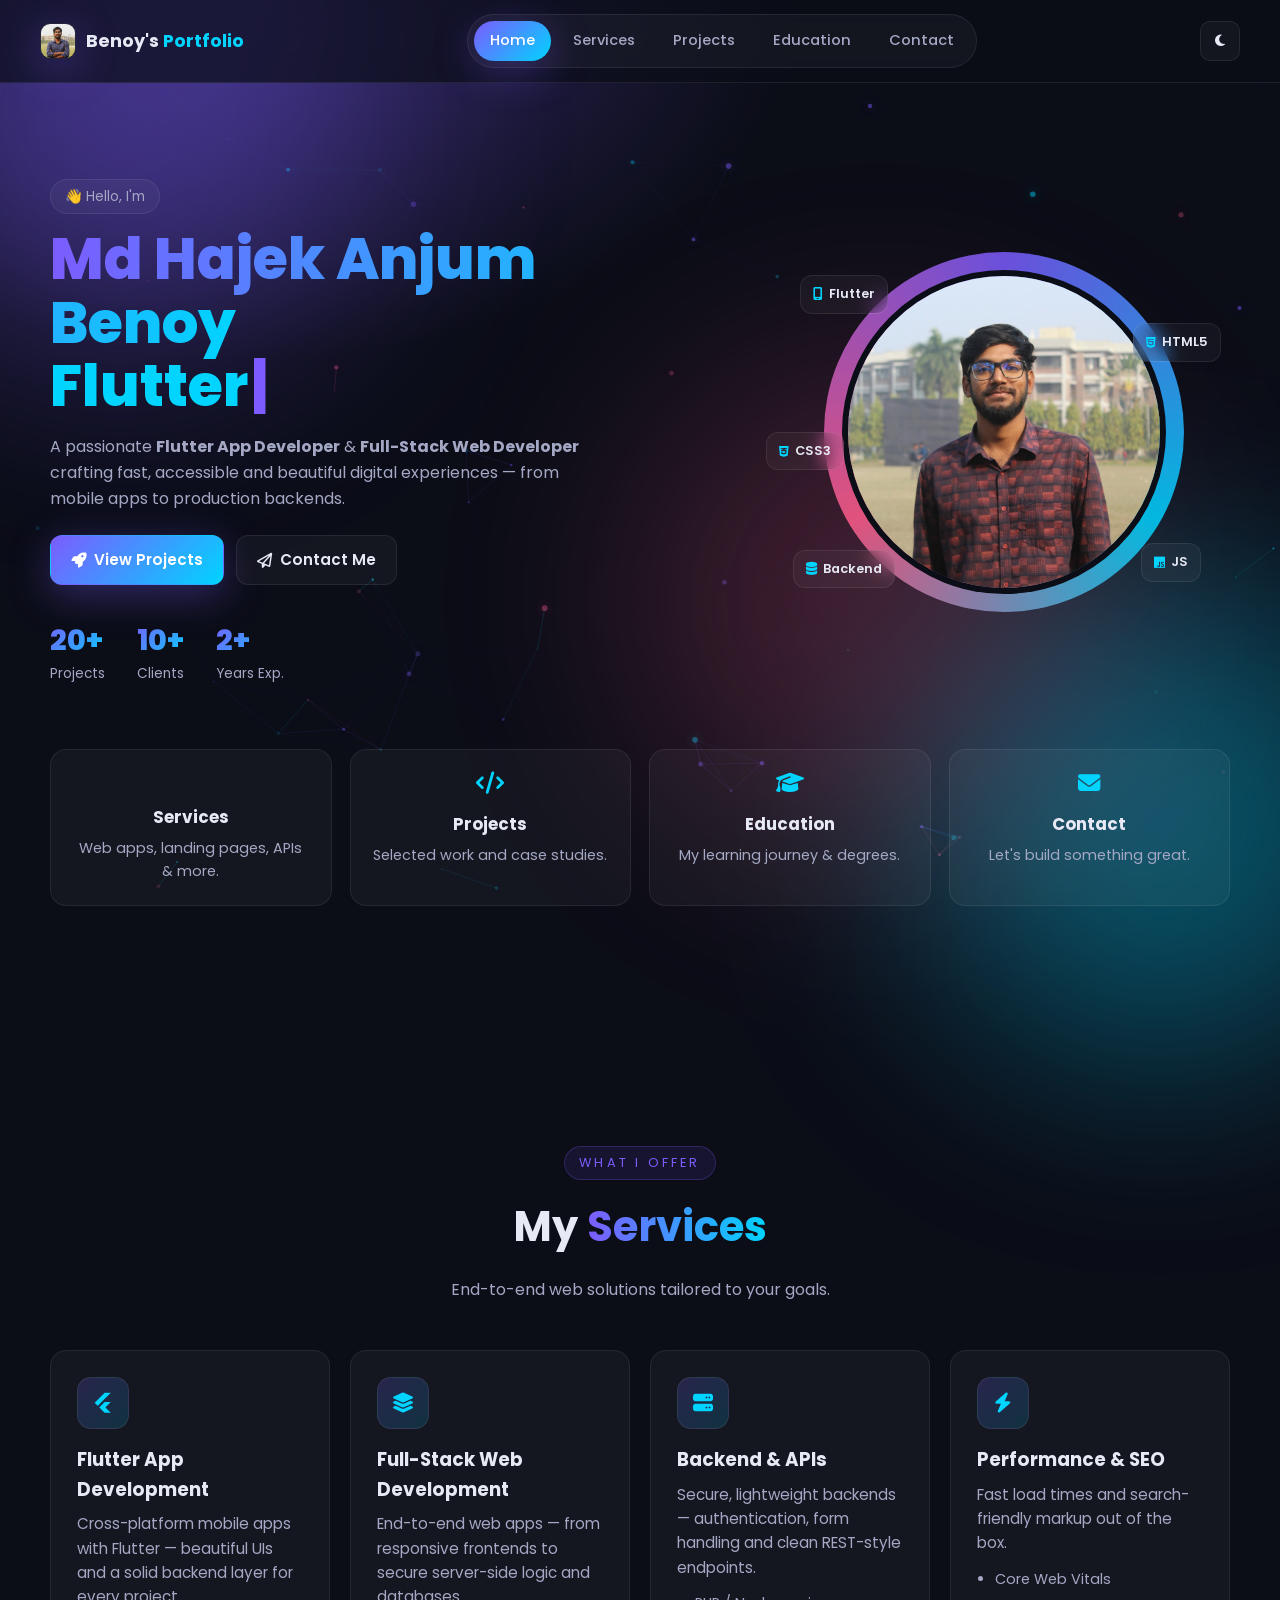
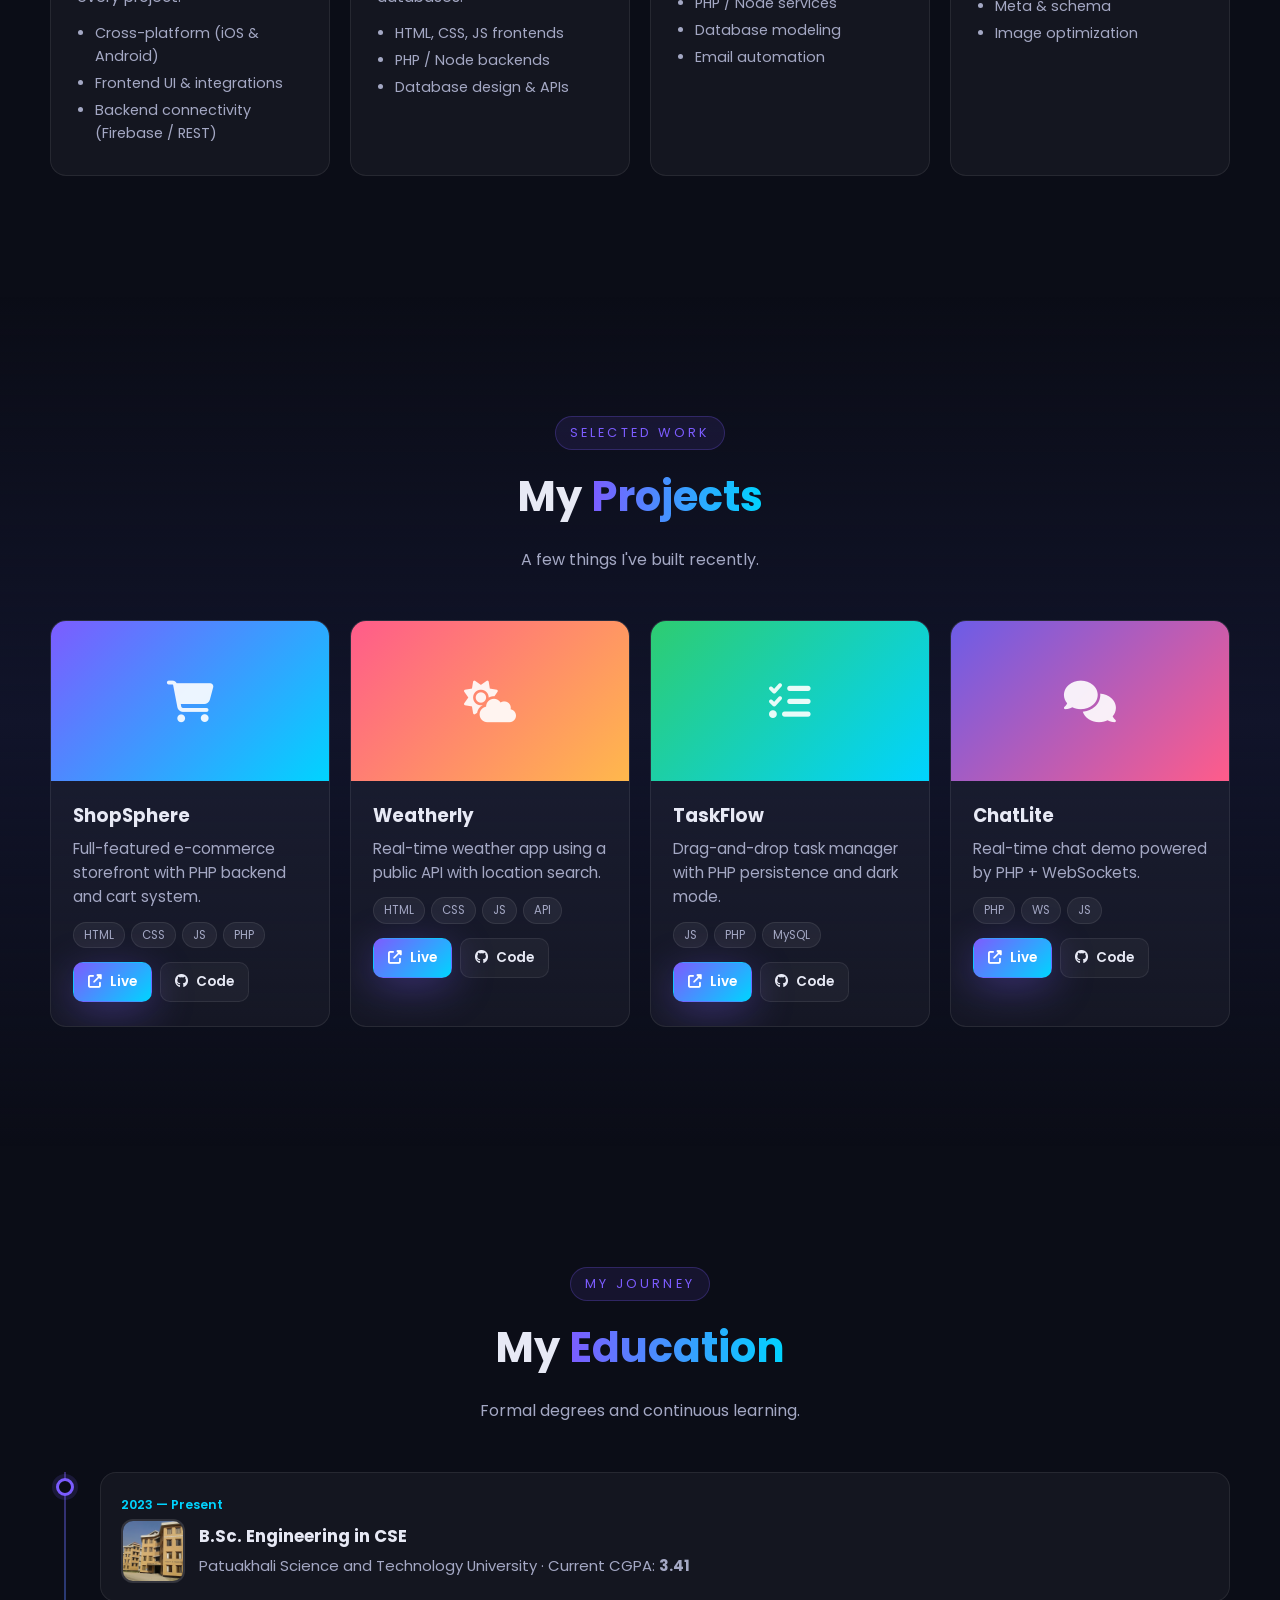
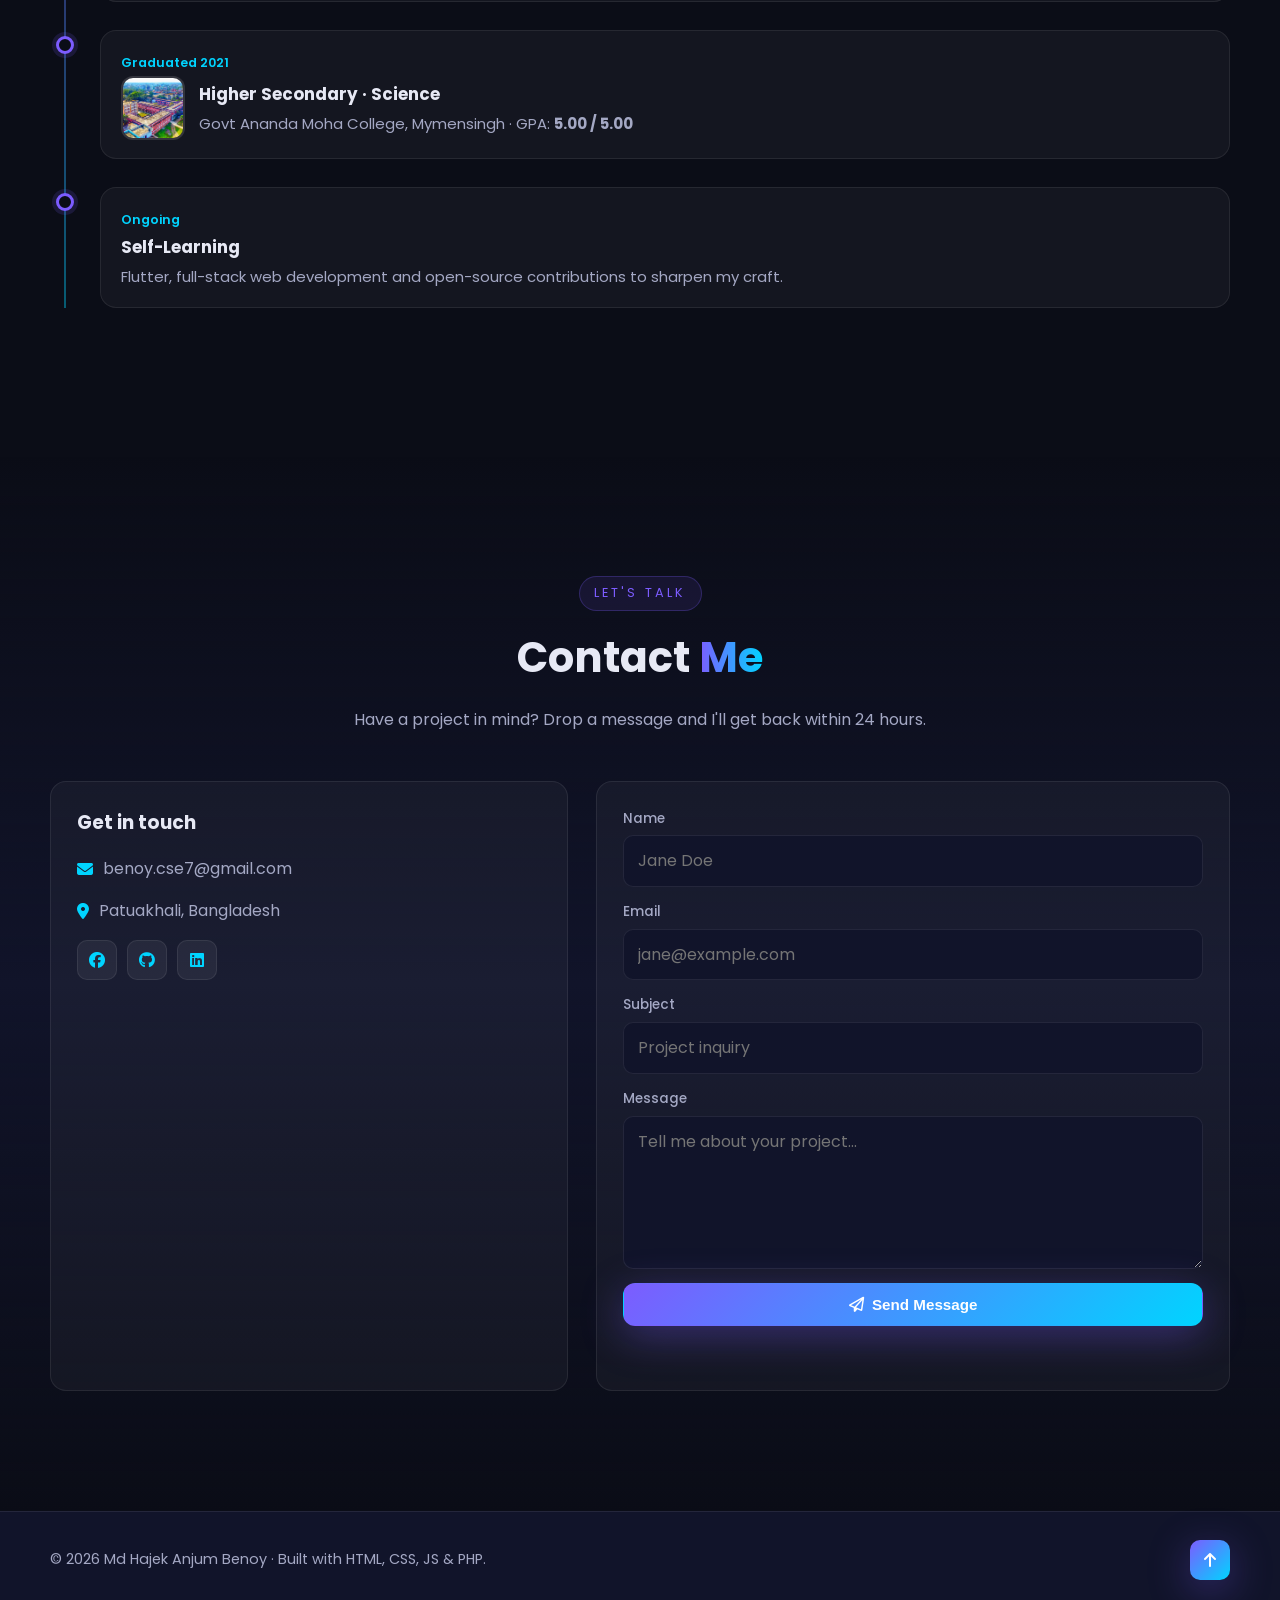
==== commit 9faf312e: "portfolio 3" ====
--- a/index.html
+++ b/index.html
@@ -31,8 +31,8 @@
   <!-- Navbar -->
   <header class="navbar" id="navbar">
     <a href="#home" class="brand">
-      <span class="brand-mark">&lt;/&gt;</span>
-      <span class="brand-text">Hajek<span>Benoy</span></span>
+      <img src="assets/img/favicon.jpg" alt="" class="brand-favicon" />
+      <span class="brand-text">Benoy's<span> Portfolio</span></span>
     </a>
 
     <nav class="nav-links" id="navLinks">
@@ -89,8 +89,9 @@
             <img src="assets/img/avatar.jpg" alt="Md Hajek Anjum Benoy" class="avatar" />
             <span class="float-tag t1"><i class="fa-solid fa-mobile-screen"></i> Flutter</span>
             <span class="float-tag t2"><i class="fa-brands fa-html5"></i> HTML5</span>
-            <span class="float-tag t3"><i class="fa-brands fa-js"></i> JS</span>
-            <span class="float-tag t4"><i class="fa-solid fa-database"></i> Backend</span>
+            <span class="float-tag t3"><i class="fa-brands fa-css3-alt"></i> CSS3</span>
+            <span class="float-tag t4"><i class="fa-brands fa-js"></i> JS</span>
+            <span class="float-tag t5"><i class="fa-solid fa-database"></i> Backend</span>
           </div>
         </div>
       </div>
--- a/assets/css/style.css
+++ b/assets/css/style.css
@@ -193,6 +193,7 @@
   justify-content: space-between;
   gap: 1rem;
   padding: 14px clamp(1rem, 4vw, 2.5rem);
+  padding-top: max(14px, env(safe-area-inset-top));
   backdrop-filter: blur(14px);
   -webkit-backdrop-filter: blur(14px);
   background: color-mix(in srgb, var(--bg) 70%, transparent);
@@ -205,6 +206,17 @@
   gap: 10px;
   font-weight: 700;
   font-size: 1.1rem;
+}
+
+.brand-favicon {
+  width: 36px;
+  height: 36px;
+  border-radius: 10px;
+  object-fit: cover;
+  box-shadow: var(--shadow-glow);
+  border: 1px solid var(--border);
+  background: var(--bg-2);
+  flex-shrink: 0;
 }
 
 .brand-mark {
@@ -304,14 +316,15 @@
   font-weight: 800;
 }
 
-.typed { color: var(--primary-2); }
+.typed { color: var(--primary-2); transition: color 0.3s ease; }
 .caret {
   display: inline-block;
   margin-left: 4px;
-  animation: blink 1s steps(2, start) infinite;
+  animation: blink 1.1s ease-in-out infinite;
   color: var(--primary);
-}
-@keyframes blink { 50% { opacity: 0; } }
+  will-change: opacity;
+}
+@keyframes blink { 0%, 100% { opacity: 1; } 50% { opacity: 0; } }
 
 .hero-sub {
   color: var(--text-dim);
@@ -379,8 +392,9 @@
 
 .avatar-wrap {
   position: relative;
-  width: min(320px, 80vw);
+  width: min(340px, 80vw);
   aspect-ratio: 1;
+  margin-inline: 12px;
 }
 
 .avatar-ring {
@@ -423,8 +437,9 @@
 
 .float-tag.t1 { top: 4%;  left: -10%; }
 .float-tag.t2 { top: 18%; right: -14%; animation-delay: -1s; }
-.float-tag.t3 { bottom: 22%; left: -16%; animation-delay: -2s; }
-.float-tag.t4 { bottom: 4%; right: -8%; animation-delay: -3s; }
+.float-tag.t3 { top: 50%; left: -20%; animation-delay: -2s; }
+.float-tag.t4 { bottom: 6%; right: -8%; animation-delay: -3s; }
+.float-tag.t5 { bottom: 4%; left: -12%; animation-delay: -4s; }
 
 @keyframes bob {
   0%, 100% { transform: translateY(0); }
@@ -690,7 +705,7 @@
 
 /* 12) Footer ------------------------------------------------- */
 .footer {
-  padding: 28px 0 40px;
+  padding: 28px 0 calc(40px + env(safe-area-inset-bottom));
   border-top: 1px solid var(--border);
   background: var(--bg-2);
 }
@@ -724,25 +739,39 @@
 .reveal.visible { opacity: 1; transform: none; }
 
 /* 14) Responsive --------------------------------------------- */
+/* Tablet & small laptops */
+@media (max-width: 1024px) {
+  :root { --container: 1000px; }
+  .hero-grid { gap: 32px; }
+  .cards-grid { grid-template-columns: repeat(2, 1fr); }
+}
+
+/* Tablets */
 @media (max-width: 920px) {
   .hero-grid { grid-template-columns: 1fr; text-align: center; }
   .hero-cta, .hero-stats { justify-content: center; }
   .quick-grid { grid-template-columns: repeat(2, 1fr); }
   .contact-grid { grid-template-columns: 1fr; }
   .hero-art { order: -1; }
-  .avatar-wrap { width: 220px; }
-}
-
+  .avatar-wrap { width: 240px; margin-inline: 40px; }
+  .float-tag.t3 { left: -8%; }
+  .float-tag.t5 { left: -6%; }
+  .hero-title { font-size: clamp(2.2rem, 6vw, 3rem); }
+}
+
+/* Mobile (most phones) */
 @media (max-width: 720px) {
   .menu-toggle { display: flex; }
+
+  /* Navbar: full-width drop-down sheet */
   .nav-links {
     position: absolute;
-    top: 100%;
+    top: calc(100% + 8px);
     left: 1rem;
     right: 1rem;
     flex-direction: column;
     gap: 4px;
-    background: var(--bg-2);
+    background: var(--surface);
     border: 1px solid var(--border);
     border-radius: var(--radius);
     padding: 12px;
@@ -750,24 +779,120 @@
     opacity: 0;
     pointer-events: none;
     transition: opacity 0.25s var(--ease), transform 0.25s var(--ease);
+    box-shadow: var(--shadow);
+    z-index: 50;
   }
   .nav-links.open {
     opacity: 1;
     transform: none;
     pointer-events: auto;
   }
-  .nav-link { padding: 12px 14px; border-radius: 10px; }
+  .nav-link {
+    padding: 14px 16px;
+    border-radius: 10px;
+    font-size: 1rem;
+  }
+  .nav-link.active { background: rgba(124, 92, 255, 0.12); }
+
+  /* Hero */
+  .hero { padding-top: clamp(40px, 14vw, 72px); }
+  .hero-sub { margin-inline: auto; font-size: 0.98rem; }
+  .hero-cta { flex-wrap: wrap; }
+  .hero-cta .btn { flex: 1 1 140px; min-width: 140px; }
+  .hero-stats { gap: 18px; flex-wrap: wrap; }
+  .hero-stats div { min-width: 80px; }
+  .avatar-wrap { width: 210px; margin-inline: 56px; }
+  .float-tag { font-size: 0.78rem; padding: 6px 10px; }
+  .float-tag.t1 { left: -6%; top: 2%; }
+  .float-tag.t2 { right: -8%; top: 14%; }
+  .float-tag.t3 { left: -4%; top: 48%; }
+  .float-tag.t4 { right: -4%; bottom: 4%; }
+  .float-tag.t5 { left: -2%; bottom: 2%; }
+
+  /* Quick grid + cards */
+  .quick-grid { grid-template-columns: 1fr 1fr; gap: 14px; }
+  .quick-card { padding: 18px 14px; }
+  .cards-grid { grid-template-columns: 1fr; }
+  .card { padding: 22px; }
+
+  /* Projects */
+  .projects-grid { grid-template-columns: 1fr; }
+  .project-card .pc-cover { height: 180px; }
+
+  /* Timeline */
+  .timeline::before { left: 10px; }
+  .timeline li { padding-left: 36px; margin-bottom: 24px; }
+  .timeline .dot { left: 2px; }
+  .t-thumb { width: 52px; height: 52px; }
+  .t-content h3 { font-size: 1rem; }
+  .t-content p { font-size: 0.9rem; }
+
+  /* Contact */
+  .contact-form { padding: 20px; }
+
+  /* Footer */
+  .footer .container {
+    flex-direction: column;
+    text-align: center;
+    gap: 14px;
+  }
+
+  /* Section heads */
+  .section-head { margin-bottom: 32px; }
+  .section-head h2 { font-size: clamp(1.6rem, 7vw, 2rem); }
+}
+
+/* Small phones */
+@media (max-width: 480px) {
+  .container { width: min(100% - 1.25rem, 100%); }
+  .navbar { padding: 12px 1rem; }
+  .brand-text { font-size: 0.95rem; }
+  .brand-favicon { width: 32px; height: 32px; }
+  .nav-actions { gap: 6px; }
+  .theme-toggle, .menu-toggle { width: 38px; height: 38px; }
+
+  .hero { padding-top: 28px; }
+  .hero-title { font-size: clamp(1.8rem, 8.5vw, 2.4rem); }
+  .hero-sub { font-size: 0.95rem; }
+  .pill { font-size: 0.78rem; padding: 6px 12px; }
+
+  .avatar-wrap { width: 180px; margin-inline: 64px; }
+  .float-tag { font-size: 0.72rem; padding: 5px 8px; gap: 4px; }
+  .float-tag.t1 { left: -4%; top: 0%; }
+  .float-tag.t2 { right: -4%; top: 12%; }
+  .float-tag.t3 { left: -2%; top: 46%; }
+  .float-tag.t4 { right: -2%; bottom: 2%; }
+  .float-tag.t5 { left: 0%; bottom: 0%; }
+
   .quick-grid { grid-template-columns: 1fr; }
-  .hero-stats { gap: 18px; }
-  .timeline::before { left: 10px; }
-  .timeline li { padding-left: 36px; }
-  .timeline .dot { left: 2px; }
-}
-
-@media (max-width: 420px) {
+  .hero-stats { gap: 12px; }
+  .hero-stats strong { font-size: 1.4rem; }
+
+  .contact-form { padding: 16px; gap: 12px; }
+  .field input, .field textarea { padding: 11px 12px; font-size: 16px; } /* 16px prevents iOS zoom */
+  .btn { padding: 12px 18px; font-size: 0.95rem; }
+
+  /* Footer */
+  .footer { padding: 24px 0 32px; }
+  .footer p { font-size: 0.85rem; }
+  .socials a { width: 38px; height: 38px; font-size: 1rem; }
+
+  /* Quick cards trim */
+  .quick-card i { font-size: 1.25rem; }
+  .quick-card h3 { font-size: 1rem; }
+}
+
+/* Tiny phones (iPhone SE, etc.) */
+@media (max-width: 360px) {
   .brand-text { display: none; }
-  .hero-title { font-size: 2rem; }
-}
+  .hero-title { font-size: 1.6rem; }
+  .float-tag { font-size: 0.65rem; padding: 4px 6px; }
+  .avatar-wrap { width: 160px; margin-inline: 52px; }
+}
+
+/* Prevent any element from forcing horizontal scroll */
+html, body { overflow-x: hidden; }
+img, video, canvas { max-width: 100%; height: auto; }
 
 @media (prefers-reduced-motion: reduce) {
   * { animation: none !important; transition: none !important; }
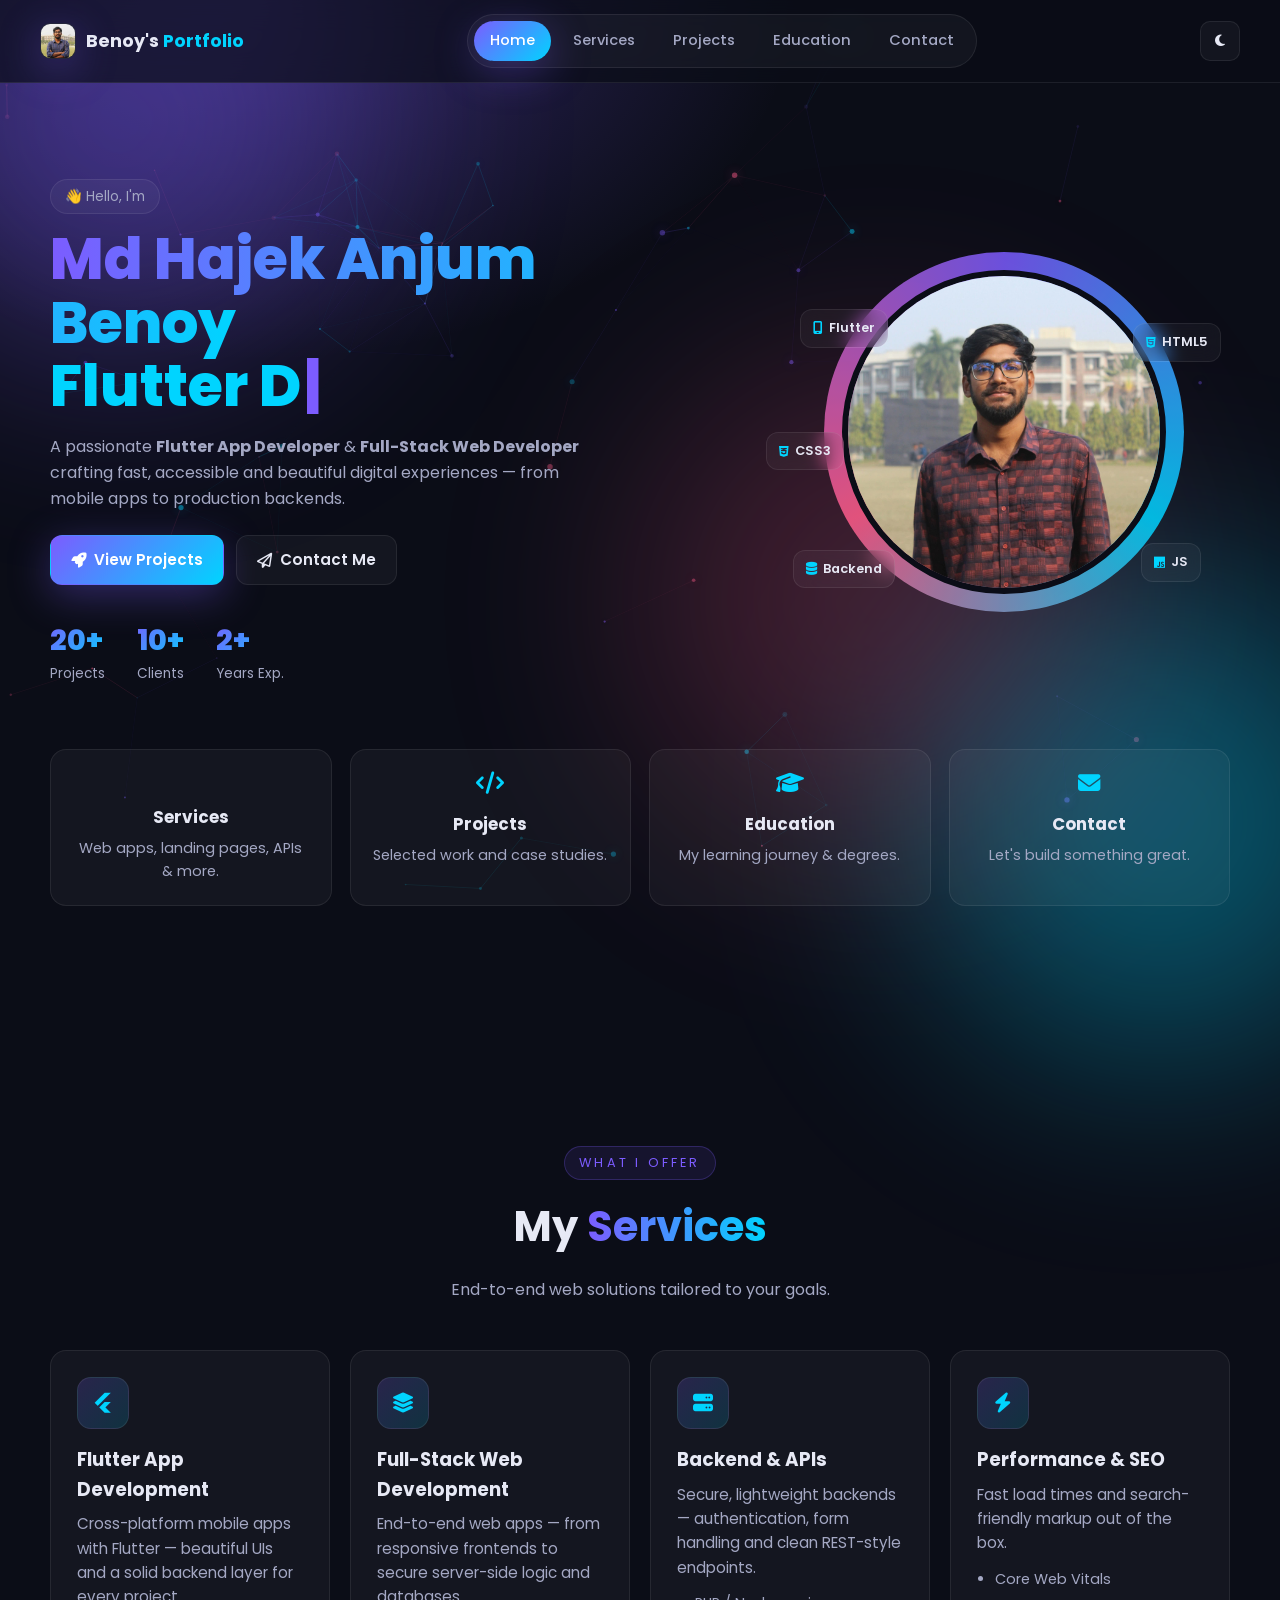
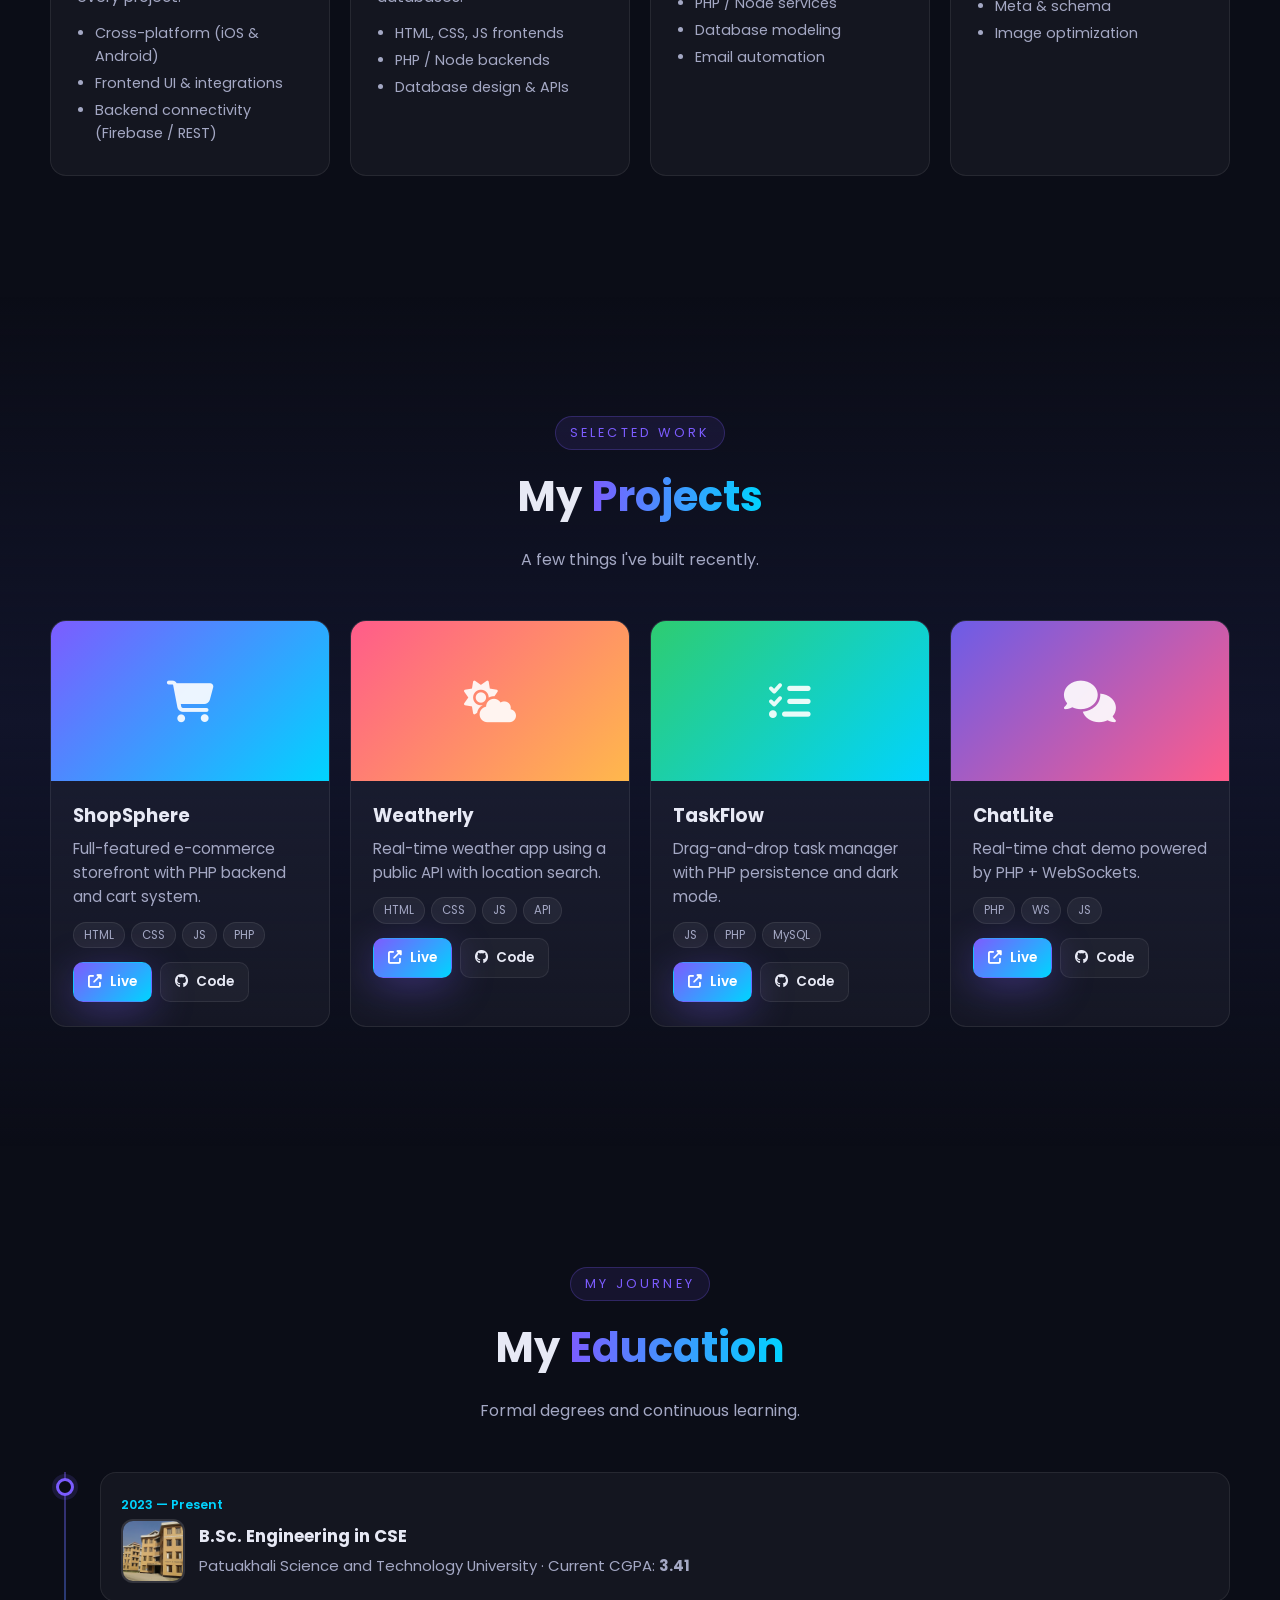
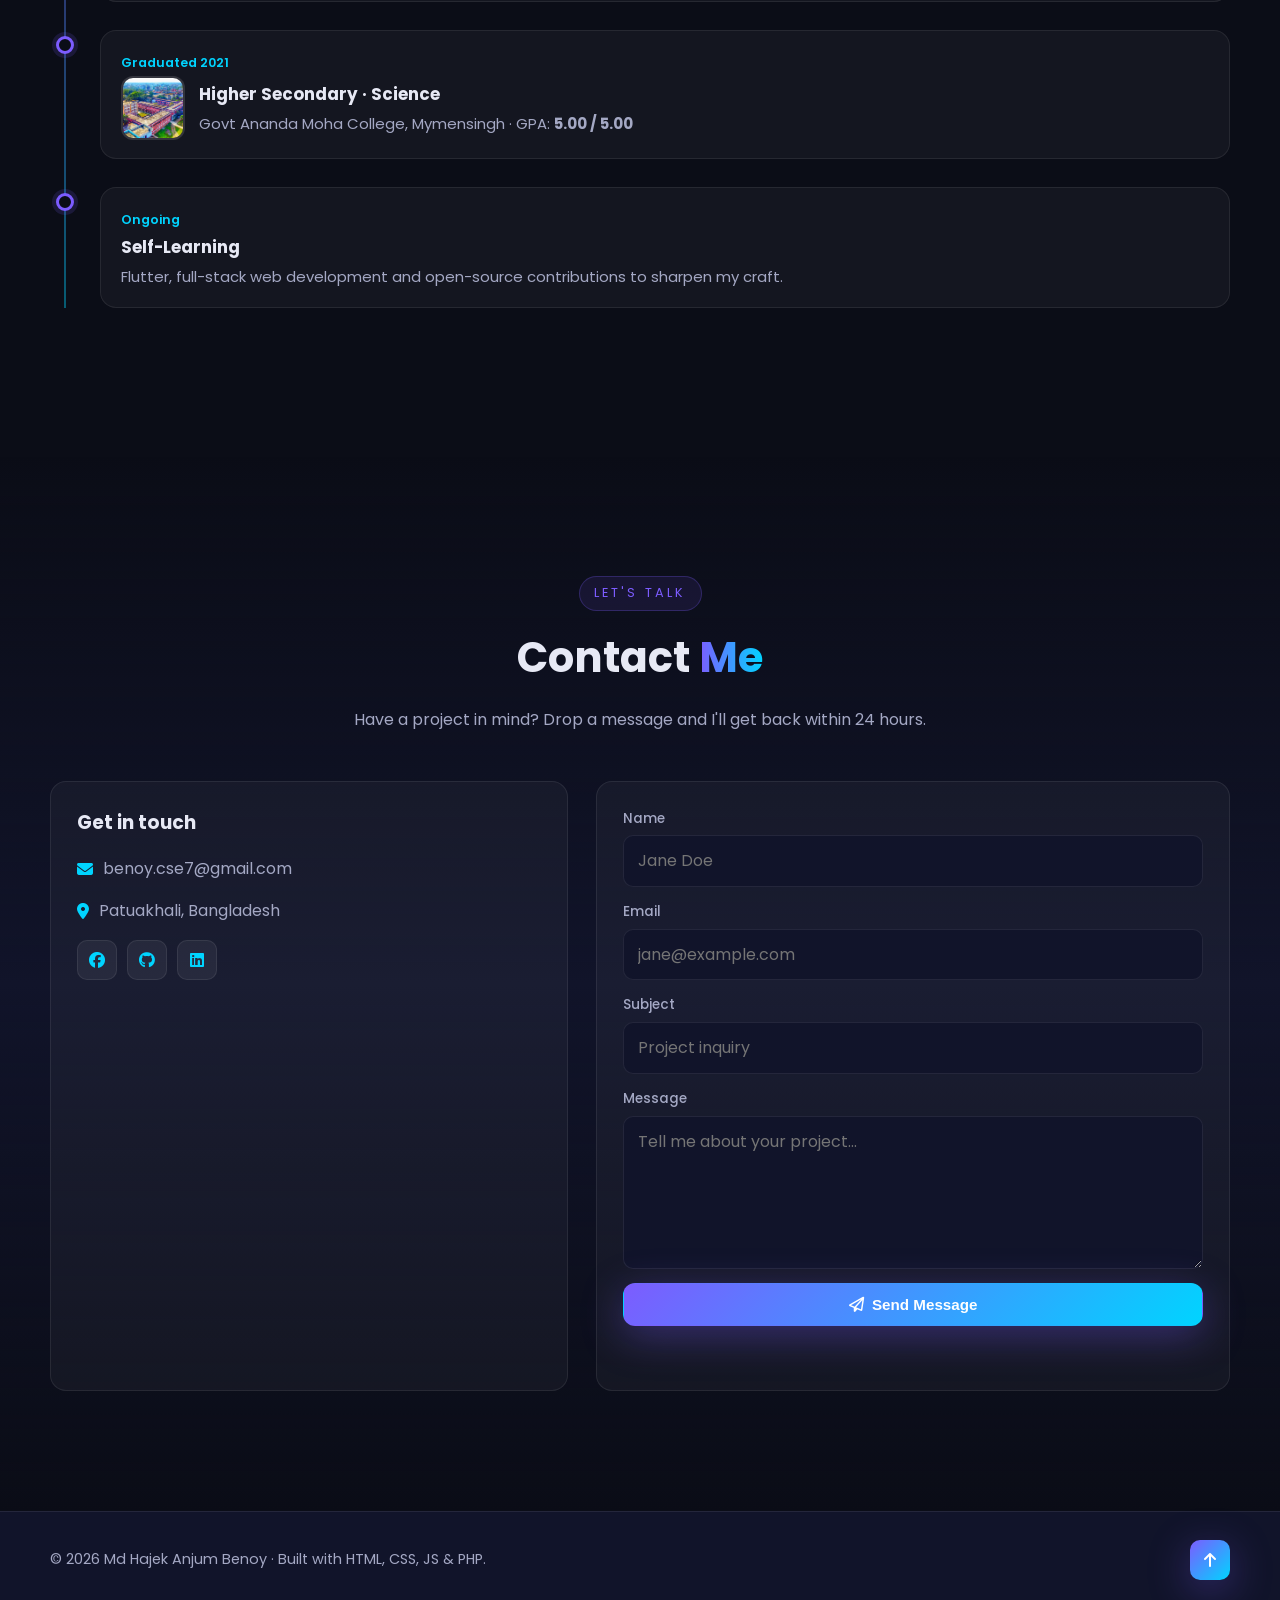
==== commit fa892cdd: "protfolio 2" ====
--- a/index.html
+++ b/index.html
@@ -84,6 +84,12 @@
         </div>
 
         <div class="hero-art reveal">
+          <!-- Cartoon character that peeks out from behind the avatar and waves -->
+          <div class="peeker" aria-hidden="true">
+            <img src="assets/img/peeker.svg" alt="" class="peeker-img" />
+            <div class="peeker-bubble">Hi! <span class="peeker-wave">👋</span></div>
+          </div>
+
           <div class="avatar-wrap">
             <div class="avatar-ring"></div>
             <img src="assets/img/avatar.jpg" alt="Md Hajek Anjum Benoy" class="avatar" />
--- a/assets/css/style.css
+++ b/assets/css/style.css
@@ -388,13 +388,18 @@
 .hero-stats span { color: var(--text-dim); font-size: 0.85rem; }
 
 /* Hero artwork */
-.hero-art { display: grid; place-items: center; }
+.hero-art {
+  display: grid;
+  place-items: center;
+  position: relative;
+}
 
 .avatar-wrap {
   position: relative;
   width: min(340px, 80vw);
   aspect-ratio: 1;
   margin-inline: 12px;
+  z-index: 2; /* sit above the peeker so the character hides behind the photo */
 }
 
 .avatar-ring {
@@ -418,6 +423,94 @@
   object-fit: cover;
 }
 
+/* Cartoon character that peeks from behind the avatar --------- */
+/* The SVG character slides UP from below the avatar's top edge,
+   grips the ring with both hands, waves, and slides back down. */
+.peeker {
+  position: absolute;
+  z-index: 1;              /* sits BEHIND the avatar-wrap so the photo hides the body */
+  bottom: 92%;             /* anchor above the avatar's top edge */
+  left: 50%;
+  width: 150px;
+  height: 180px;
+  pointer-events: none;
+  transform: translate(-50%, 60px) scale(0.95);
+  opacity: 0;
+  animation: peeker-pop 6.5s ease-in-out infinite;
+  animation-delay: 1s;
+  will-change: transform, opacity;
+}
+
+.peeker-img {
+  width: 100%;
+  height: 100%;
+  display: block;
+  filter: drop-shadow(0 6px 14px rgba(0,0,0,.45));
+  /* The SVG viewBox is 200x240 — face is at y=108 (45% from top).
+     Shift the image UP so the head sits at the top of the container. */
+  object-fit: cover;
+  object-position: center 18%;
+  animation: peeker-bob 2.4s ease-in-out infinite;
+}
+
+/* "Hi! 👋" speech bubble — appears next to the head when peeking */
+.peeker-bubble {
+  position: absolute;
+  top: 4%;
+  right: -10%;
+  background: #fff;
+  color: #1a1230;
+  font-family: 'Poppins', sans-serif;
+  font-weight: 700;
+  font-size: 0.9rem;
+  padding: 6px 12px;
+  border-radius: 14px;
+  border: 2px solid #1a1230;
+  box-shadow: 0 4px 10px rgba(0,0,0,.35);
+  white-space: nowrap;
+  animation: peeker-bubble-bob 1.6s ease-in-out infinite;
+  z-index: 3;
+  opacity: 0;
+  animation: peeker-bubble-show 6.5s ease-in-out infinite;
+  animation-delay: 1s;
+}
+.peeker-wave {
+  display: inline-block;
+  transform-origin: 70% 70%;
+  animation: peeker-wave-emoji 1.2s ease-in-out infinite;
+}
+
+/* Animations */
+@keyframes peeker-pop {
+  0%,   6%  { transform: translate(-50%, 60px) scale(0.95); opacity: 0; }
+  14%, 24% { transform: translate(-50%, 0px)  scale(1);    opacity: 1; }
+  60%, 72% { transform: translate(-50%, 0px)  scale(1);    opacity: 1; }
+  88%, 100%{ transform: translate(-50%, 60px) scale(0.95); opacity: 0; }
+}
+@keyframes peeker-bob {
+  0%, 100% { transform: translateY(0)    rotate(-1deg); }
+  50%      { transform: translateY(-3px) rotate(1deg);  }
+}
+@keyframes peeker-wave-emoji {
+  0%, 100% { transform: rotate(0deg); }
+  25%      { transform: rotate(22deg); }
+  75%      { transform: rotate(-18deg); }
+}
+@keyframes peeker-bubble-show {
+  0%,   6%  { opacity: 0; transform: translateY(6px); }
+  20%, 65% { opacity: 1; transform: translateY(0); }
+  80%, 100%{ opacity: 0; transform: translateY(6px); }
+}
+
+/* Hide on small screens — too cluttered with the float-tags */
+@media (max-width: 720px) {
+  .peeker { display: none; }
+}
+@media (prefers-reduced-motion: reduce) {
+  .peeker, .peeker-img { animation: none; opacity: 1; transform: none; }
+  .peeker-bubble, .peeker-wave { animation: none; opacity: 1; transform: none; }
+}
+
 .float-tag {
   position: absolute;
   display: inline-flex;
@@ -435,7 +528,7 @@
 
 .float-tag i { color: var(--primary-2); }
 
-.float-tag.t1 { top: 4%;  left: -10%; }
+.float-tag.t1 { top: 14%; left: -10%; }
 .float-tag.t2 { top: 18%; right: -14%; animation-delay: -1s; }
 .float-tag.t3 { top: 50%; left: -20%; animation-delay: -2s; }
 .float-tag.t4 { bottom: 6%; right: -8%; animation-delay: -3s; }
